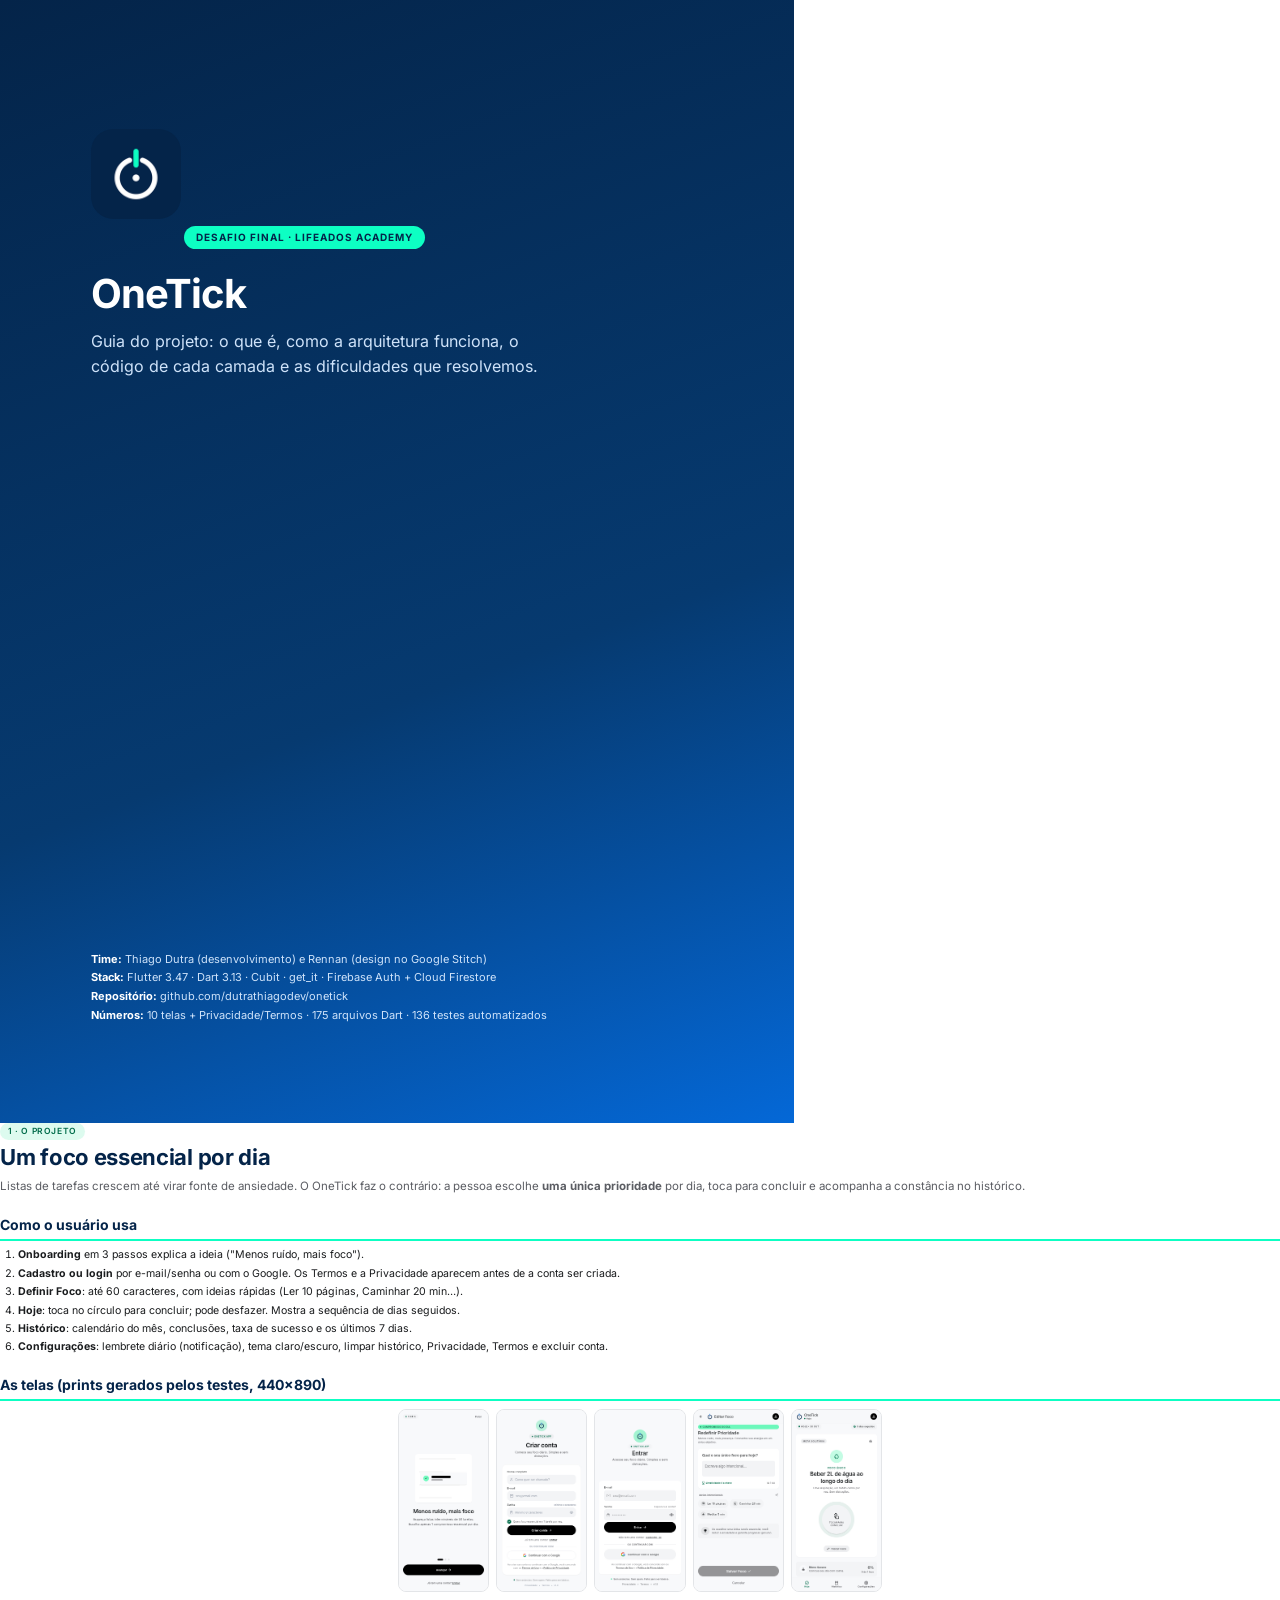
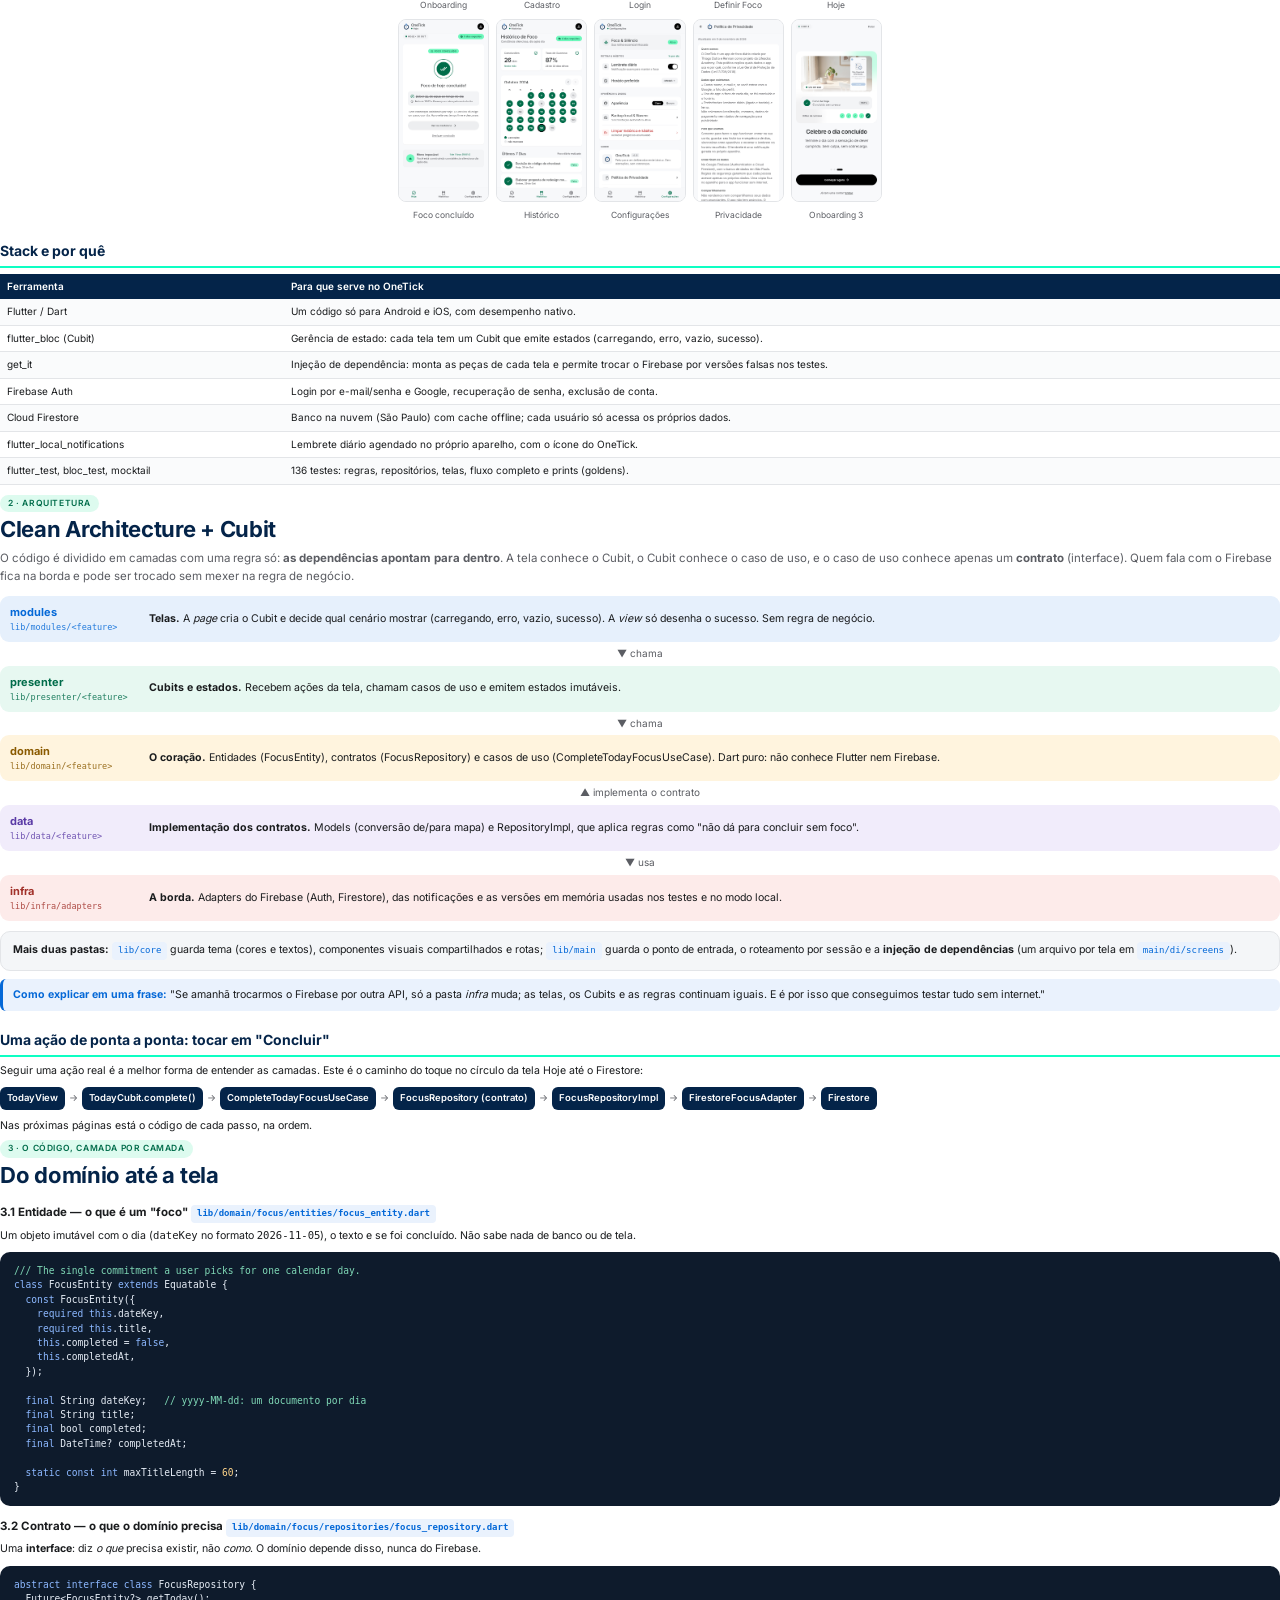
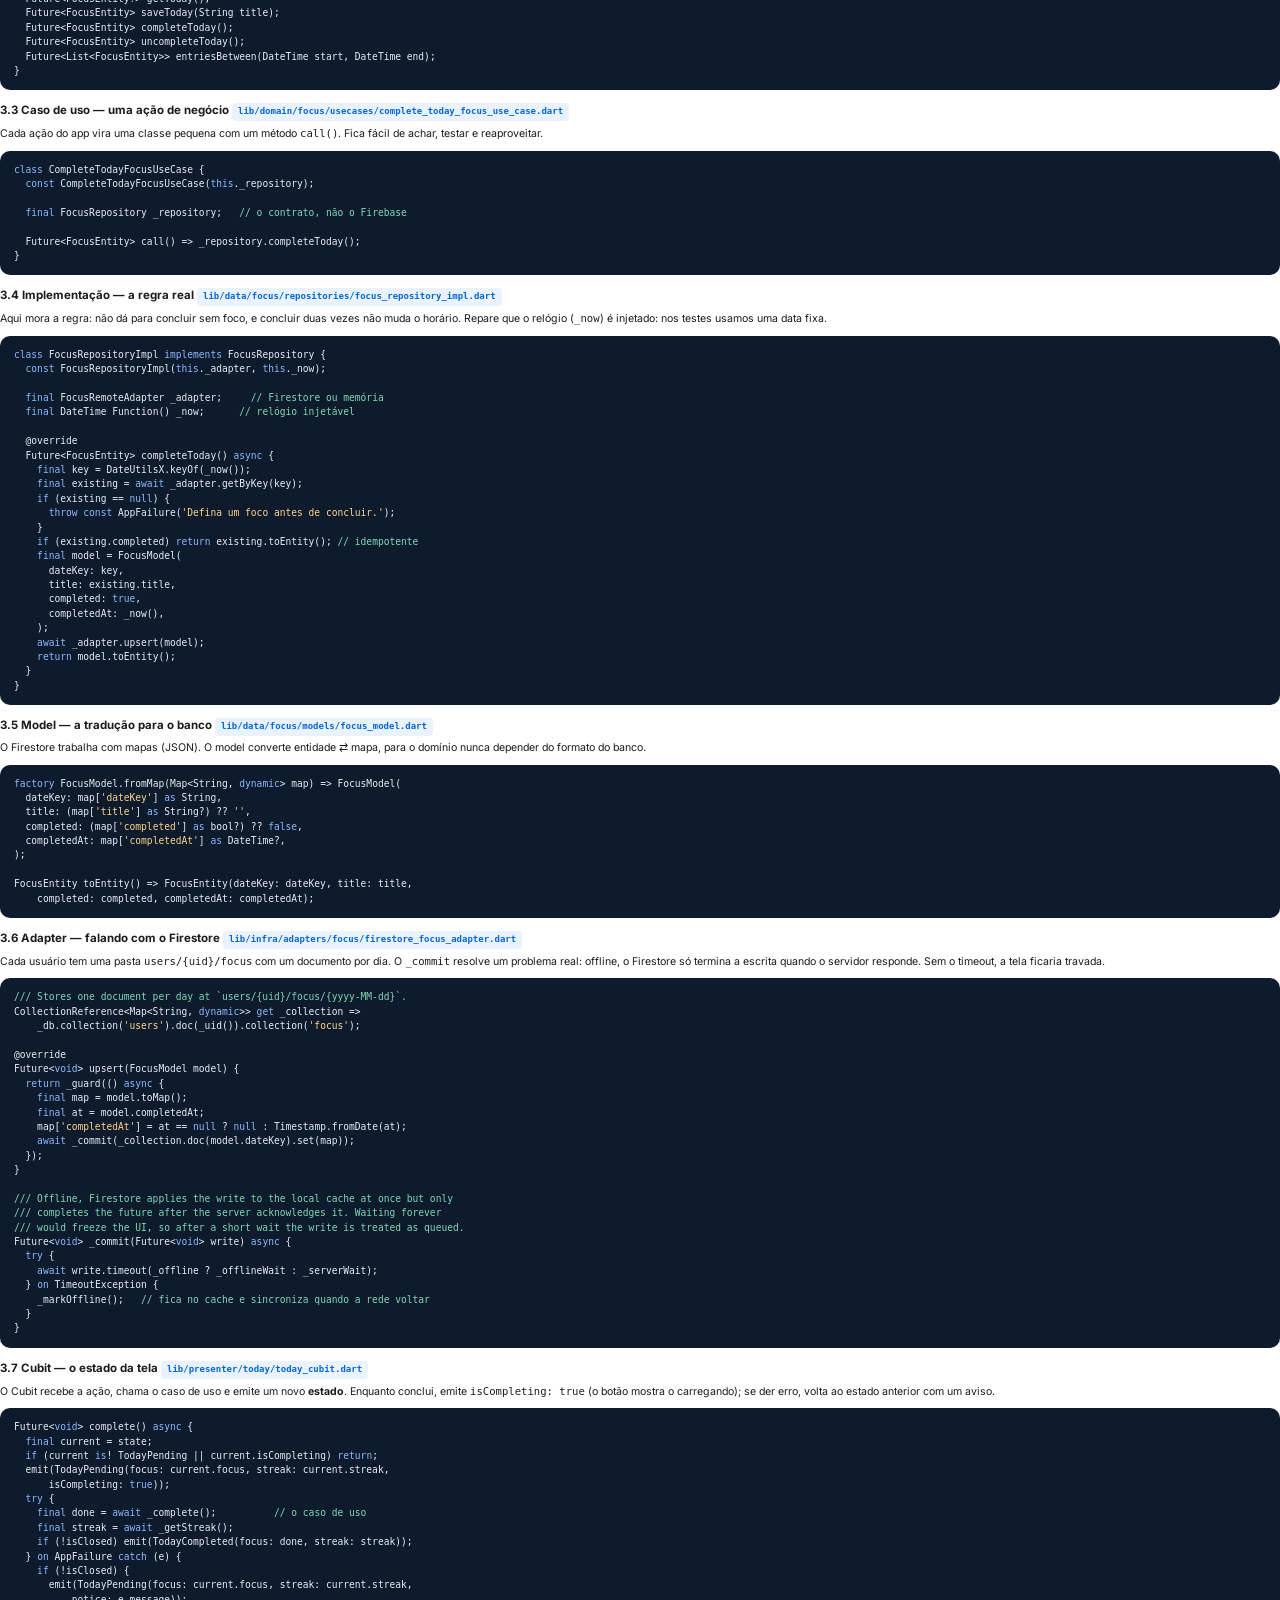
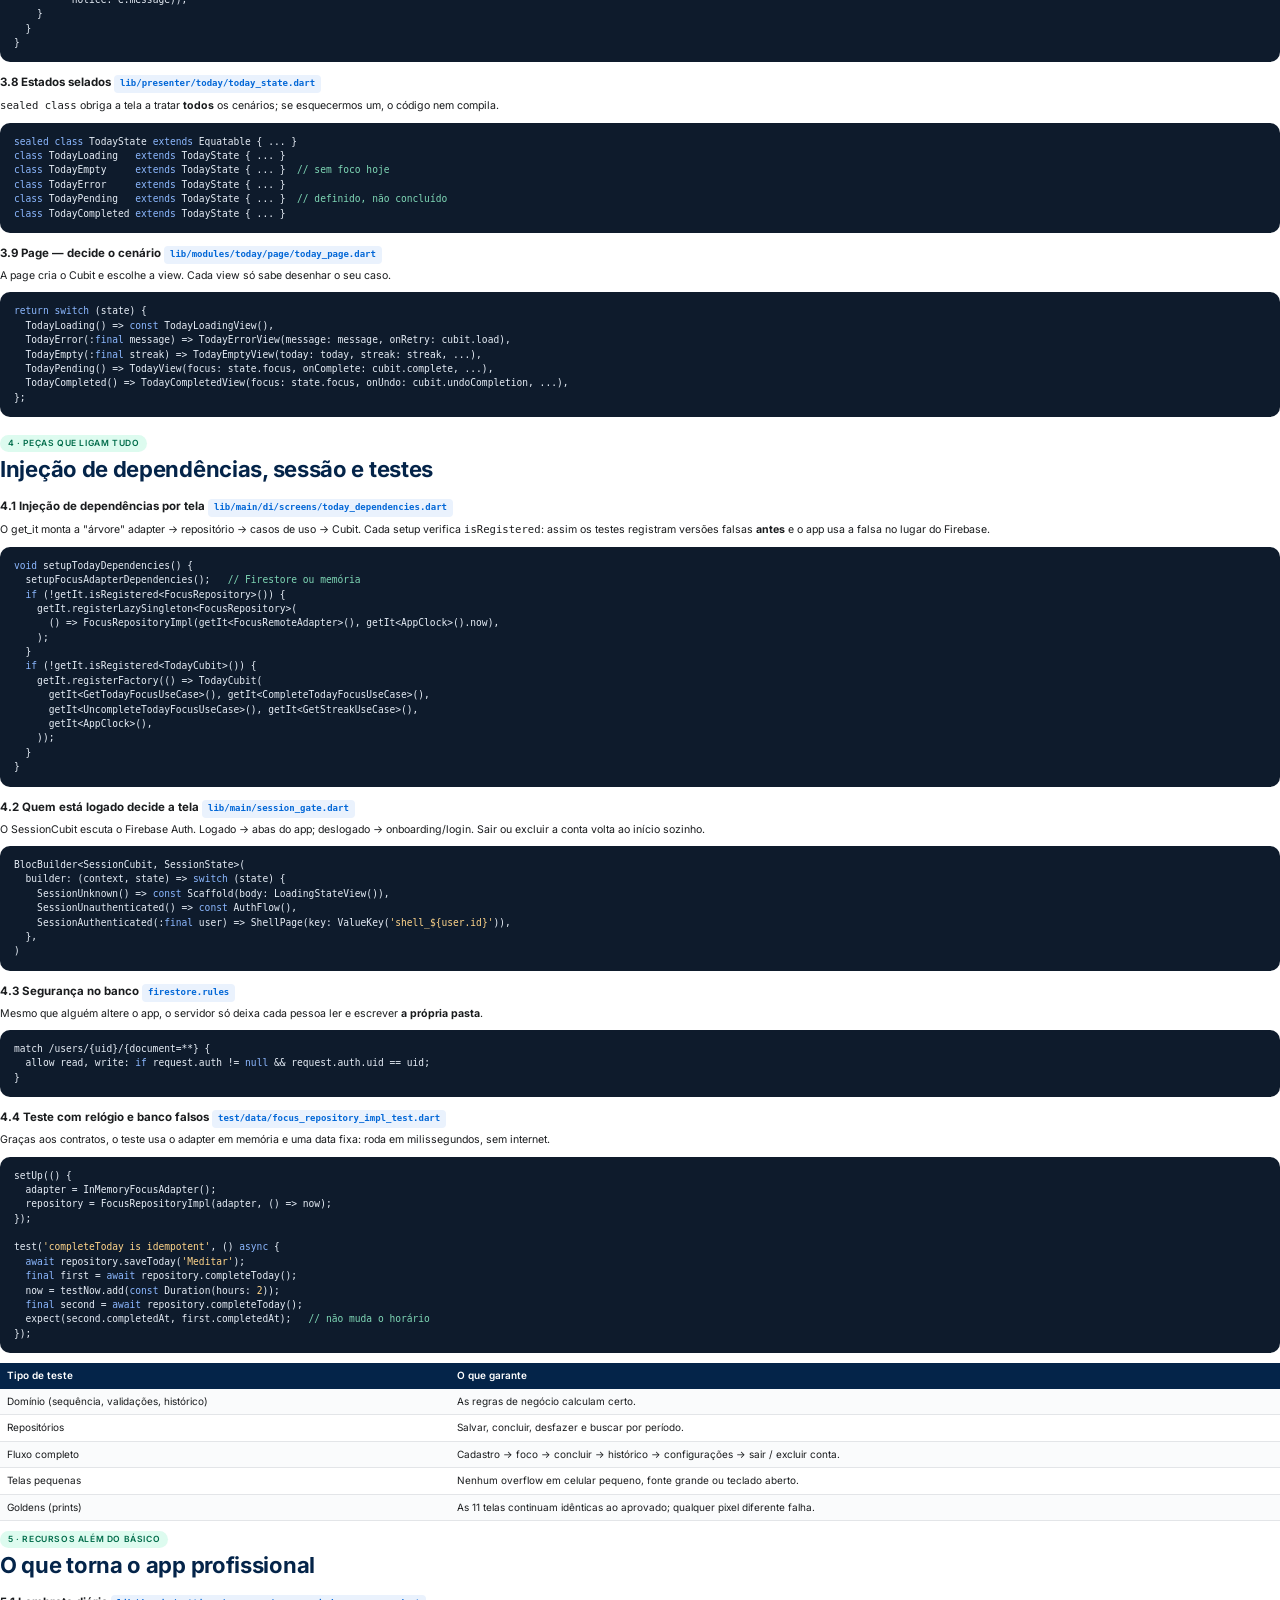
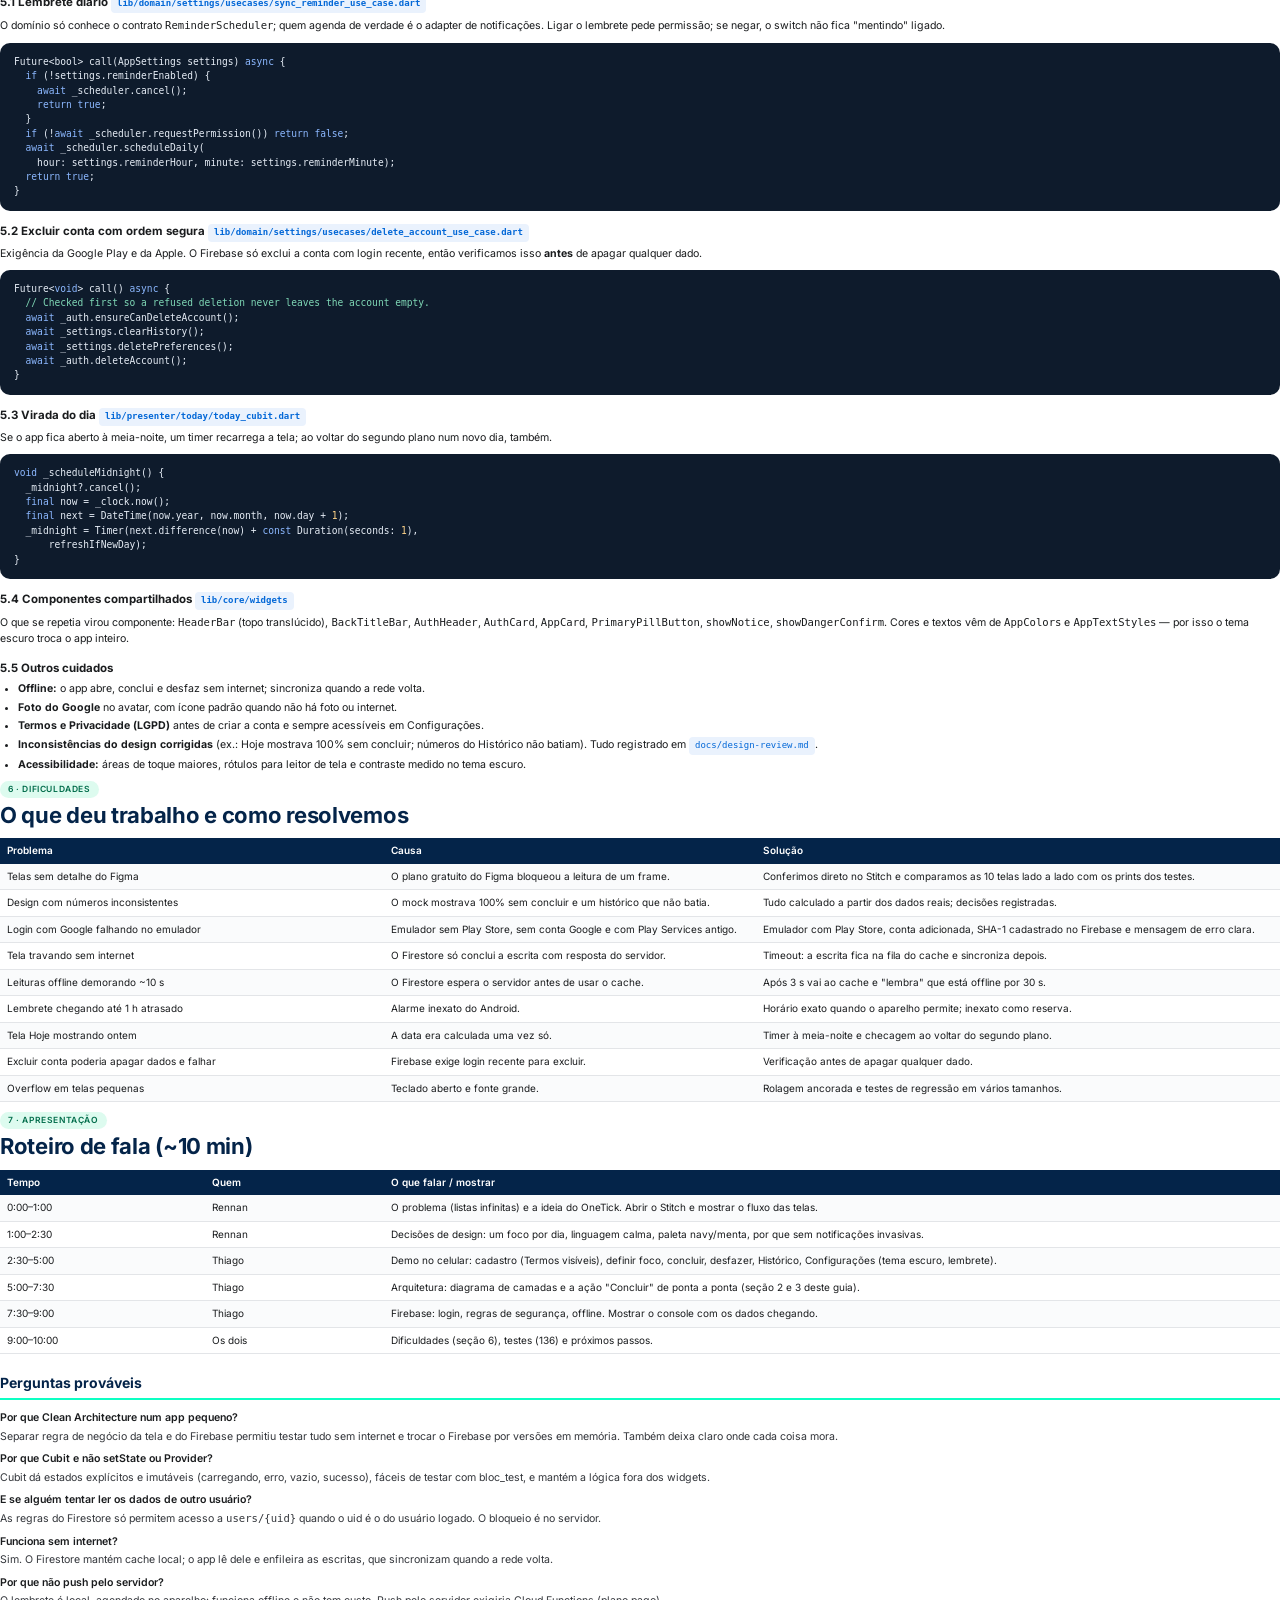
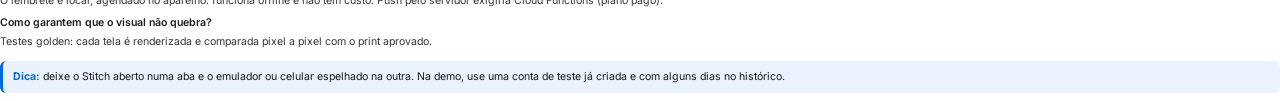
==== docs/apresentacao/src/guia.html @ 5e39f6e3 "docs(OT-0042): Guia do projeto e pitch em PDF para a apresentação" ====
<!doctype html>
<html lang="pt-BR">
<head>
<meta charset="utf-8">
<title>OneTick — Guia do Projeto</title>
<link rel="stylesheet" href="base.css">
<style>
  @page { size: A4; margin: 16mm 15mm 16mm 15mm; }
  @page cover { margin: 0; }
  h3, h3 + p { break-after: avoid; }
  h2 { break-after: avoid; }
  body { font-size: 10.6px; line-height: 1.55; }
  h1 { font-size: 22px; color: var(--navy); margin: 0 0 4px; letter-spacing: -0.3px; }
  h2 { font-size: 14px; color: var(--navy); margin: 18px 0 6px; padding-bottom: 4px; border-bottom: 2px solid var(--mint); }
  h3 { font-size: 11.5px; color: var(--ink); margin: 12px 0 4px; }
  p { margin: 4px 0 6px; }
  ul, ol { margin: 4px 0 8px; padding-left: 18px; }
  li { margin: 2px 0; }
  .section { break-before: page; }
  .lead { color: var(--muted); font-size: 11.5px; }
  .tag { display: inline-block; font-size: 8.5px; font-weight: 600; letter-spacing: .6px; color: var(--green); background: #DDFBEF; padding: 2px 8px; border-radius: 99px; text-transform: uppercase; }
  .box { background: var(--soft); border: 1px solid var(--line); border-radius: 10px; padding: 10px 12px; margin: 8px 0; break-inside: avoid; }
  .tip { background: #EAF2FD; border-left: 3px solid var(--blue); border-radius: 6px; padding: 8px 10px; margin: 8px 0; break-inside: avoid; }
  .tip b { color: var(--blue); }
  table { width: 100%; border-collapse: collapse; margin: 6px 0 10px; font-size: 10px; break-inside: avoid; }
  th { text-align: left; background: var(--navy); color: #fff; font-weight: 600; padding: 5px 7px; }
  td { padding: 5px 7px; border-bottom: 1px solid var(--line); vertical-align: top; }
  tr:nth-child(even) td { background: #FAFBFC; }

  /* cover */
  .cover { page: cover; width: 210mm; height: 297mm; display: flex; flex-direction: column; justify-content: space-between; background: linear-gradient(160deg, #042449 0%, #063a70 60%, #0468D7 100%); color: #fff; padding: 34mm 24mm 26mm; }
  .cover h1 { color: #fff; font-size: 40px; letter-spacing: -1px; }
  .cover .sub { font-size: 16px; color: #CFE3FA; max-width: 120mm; }
  .cover .pill { display: inline-block; background: var(--mint); color: var(--navy); font-weight: 700; font-size: 10px; letter-spacing: 1px; padding: 4px 12px; border-radius: 99px; margin-bottom: 14px; }
  .cover img.logo { width: 90px; height: 90px; border-radius: 22px; margin-bottom: 22px; }
  .cover .meta { font-size: 11px; color: #CFE3FA; line-height: 1.7; }
  .cover .meta b { color: #fff; }

  /* screens */
  .screens { display: grid; grid-template-columns: repeat(5, 1fr); gap: 7px; margin: 8px auto; width: 128mm; }
  .screens figure { margin: 0; text-align: center; }
  .screens img { width: 100%; border-radius: 8px; border: 1px solid var(--line); }
  .screens figcaption { font-size: 8.5px; color: var(--muted); margin-top: 2px; }

  /* layers diagram */
  .layers { display: grid; grid-template-columns: 1fr; gap: 6px; margin: 10px 0; }
  .layer { display: grid; grid-template-columns: 34mm 1fr; gap: 10px; align-items: center; border-radius: 9px; padding: 8px 10px; break-inside: avoid; }
  .layer .name { font-weight: 700; font-size: 11px; }
  .layer .name small { display: block; font-weight: 500; font-family: "DejaVu Sans Mono", monospace; font-size: 8.5px; opacity: .85; }
  .l1 { background: #E6F0FC; } .l1 .name { color: var(--blue); }
  .l2 { background: #E7F8F1; } .l2 .name { color: var(--green); }
  .l3 { background: #FFF4DE; } .l3 .name { color: #8A5A00; }
  .l4 { background: #F1ECFB; } .l4 .name { color: #5B3BA6; }
  .l5 { background: #FDEBEA; } .l5 .name { color: #A1312A; }
  .arrow { text-align: center; color: var(--muted); font-size: 10px; margin: -2px 0; }

  .flow { display: flex; flex-wrap: wrap; gap: 4px; align-items: center; margin: 8px 0; font-size: 9.5px; }
  .flow span.n { background: var(--navy); color: #fff; border-radius: 6px; padding: 4px 7px; font-weight: 600; }
  .flow span.a { color: var(--muted); }

  .two { display: grid; grid-template-columns: 1fr 1fr; gap: 10px; }
  .qa dt { font-weight: 600; margin-top: 6px; }
  .qa dd { margin: 2px 0 4px 0; color: #33363b; }
</style>
</head>
<body>

<!-- CAPA -->
<div class="cover">
  <div>
    <img class="logo" src="../../images/icone.png" alt="">
    <div class="pill">DESAFIO FINAL · LIFEADOS ACADEMY</div>
    <h1>OneTick</h1>
    <p class="sub">Guia do projeto: o que é, como a arquitetura funciona, o código de cada camada e as dificuldades que resolvemos.</p>
  </div>
  <div class="meta">
    <b>Time:</b> Thiago Dutra (desenvolvimento) e Rennan (design no Google Stitch)<br>
    <b>Stack:</b> Flutter 3.47 · Dart 3.13 · Cubit · get_it · Firebase Auth + Cloud Firestore<br>
    <b>Repositório:</b> github.com/dutrathiagodev/onetick<br>
    <b>Números:</b> 10 telas + Privacidade/Termos · 175 arquivos Dart · 136 testes automatizados
  </div>
</div>

<!-- 1 PROJETO -->
<div class="section">
<span class="tag">1 · O projeto</span>
<h1>Um foco essencial por dia</h1>
<p class="lead">Listas de tarefas crescem até virar fonte de ansiedade. O OneTick faz o contrário: a pessoa escolhe <b>uma única prioridade</b> por dia, toca para concluir e acompanha a constância no histórico.</p>

<h2>Como o usuário usa</h2>
<ol>
  <li><b>Onboarding</b> em 3 passos explica a ideia ("Menos ruído, mais foco").</li>
  <li><b>Cadastro ou login</b> por e-mail/senha ou com o Google. Os Termos e a Privacidade aparecem antes de a conta ser criada.</li>
  <li><b>Definir Foco</b>: até 60 caracteres, com ideias rápidas (Ler 10 páginas, Caminhar 20 min…).</li>
  <li><b>Hoje</b>: toca no círculo para concluir; pode desfazer. Mostra a sequência de dias seguidos.</li>
  <li><b>Histórico</b>: calendário do mês, conclusões, taxa de sucesso e os últimos 7 dias.</li>
  <li><b>Configurações</b>: lembrete diário (notificação), tema claro/escuro, limpar histórico, Privacidade, Termos e excluir conta.</li>
</ol>

<h2>As telas (prints gerados pelos testes, 440×890)</h2>
<div class="screens">
  <figure><img src="../../../test/goldens/onboarding_1.png"><figcaption>Onboarding</figcaption></figure>
  <figure><img src="../../../test/goldens/register.png"><figcaption>Cadastro</figcaption></figure>
  <figure><img src="../../../test/goldens/login.png"><figcaption>Login</figcaption></figure>
  <figure><img src="../../../test/goldens/define_focus.png"><figcaption>Definir Foco</figcaption></figure>
  <figure><img src="../../../test/goldens/today_pending.png"><figcaption>Hoje</figcaption></figure>
  <figure><img src="../../../test/goldens/today_completed.png"><figcaption>Foco concluído</figcaption></figure>
  <figure><img src="../../../test/goldens/history.png"><figcaption>Histórico</figcaption></figure>
  <figure><img src="../../../test/goldens/settings.png"><figcaption>Configurações</figcaption></figure>
  <figure><img src="../../../test/goldens/privacy.png"><figcaption>Privacidade</figcaption></figure>
  <figure><img src="../../../test/goldens/onboarding_3.png"><figcaption>Onboarding 3</figcaption></figure>
</div>

<h2>Stack e por quê</h2>
<table>
  <tr><th>Ferramenta</th><th>Para que serve no OneTick</th></tr>
  <tr><td>Flutter / Dart</td><td>Um código só para Android e iOS, com desempenho nativo.</td></tr>
  <tr><td>flutter_bloc (Cubit)</td><td>Gerência de estado: cada tela tem um Cubit que emite estados (carregando, erro, vazio, sucesso).</td></tr>
  <tr><td>get_it</td><td>Injeção de dependência: monta as peças de cada tela e permite trocar o Firebase por versões falsas nos testes.</td></tr>
  <tr><td>Firebase Auth</td><td>Login por e-mail/senha e Google, recuperação de senha, exclusão de conta.</td></tr>
  <tr><td>Cloud Firestore</td><td>Banco na nuvem (São Paulo) com cache offline; cada usuário só acessa os próprios dados.</td></tr>
  <tr><td>flutter_local_notifications</td><td>Lembrete diário agendado no próprio aparelho, com o ícone do OneTick.</td></tr>
  <tr><td>flutter_test, bloc_test, mocktail</td><td>136 testes: regras, repositórios, telas, fluxo completo e prints (goldens).</td></tr>
</table>
</div>

<!-- 2 ARQUITETURA -->
<div class="section">
<span class="tag">2 · Arquitetura</span>
<h1>Clean Architecture + Cubit</h1>
<p class="lead">O código é dividido em camadas com uma regra só: <b>as dependências apontam para dentro</b>. A tela conhece o Cubit, o Cubit conhece o caso de uso, e o caso de uso conhece apenas um <b>contrato</b> (interface). Quem fala com o Firebase fica na borda e pode ser trocado sem mexer na regra de negócio.</p>

<div class="layers">
  <div class="layer l1"><div class="name">modules<small>lib/modules/&lt;feature&gt;</small></div><div><b>Telas.</b> A <i>page</i> cria o Cubit e decide qual cenário mostrar (carregando, erro, vazio, sucesso). A <i>view</i> só desenha o sucesso. Sem regra de negócio.</div></div>
  <div class="arrow">▼ chama</div>
  <div class="layer l2"><div class="name">presenter<small>lib/presenter/&lt;feature&gt;</small></div><div><b>Cubits e estados.</b> Recebem ações da tela, chamam casos de uso e emitem estados imutáveis.</div></div>
  <div class="arrow">▼ chama</div>
  <div class="layer l3"><div class="name">domain<small>lib/domain/&lt;feature&gt;</small></div><div><b>O coração.</b> Entidades (FocusEntity), contratos (FocusRepository) e casos de uso (CompleteTodayFocusUseCase). Dart puro: não conhece Flutter nem Firebase.</div></div>
  <div class="arrow">▲ implementa o contrato</div>
  <div class="layer l4"><div class="name">data<small>lib/data/&lt;feature&gt;</small></div><div><b>Implementação dos contratos.</b> Models (conversão de/para mapa) e RepositoryImpl, que aplica regras como "não dá para concluir sem foco".</div></div>
  <div class="arrow">▼ usa</div>
  <div class="layer l5"><div class="name">infra<small>lib/infra/adapters</small></div><div><b>A borda.</b> Adapters do Firebase (Auth, Firestore), das notificações e as versões em memória usadas nos testes e no modo local.</div></div>
</div>

<div class="box">
  <b>Mais duas pastas:</b> <span class="path">lib/core</span> guarda tema (cores e textos), componentes visuais compartilhados e rotas; <span class="path">lib/main</span> guarda o ponto de entrada, o roteamento por sessão e a <b>injeção de dependências</b> (um arquivo por tela em <span class="path">main/di/screens</span>).
</div>

<div class="tip"><b>Como explicar em uma frase:</b> "Se amanhã trocarmos o Firebase por outra API, só a pasta <i>infra</i> muda; as telas, os Cubits e as regras continuam iguais. E é por isso que conseguimos testar tudo sem internet."</div>

<h2>Uma ação de ponta a ponta: tocar em "Concluir"</h2>
<p>Seguir uma ação real é a melhor forma de entender as camadas. Este é o caminho do toque no círculo da tela Hoje até o Firestore:</p>
<div class="flow">
  <span class="n">TodayView</span><span class="a">→</span>
  <span class="n">TodayCubit.complete()</span><span class="a">→</span>
  <span class="n">CompleteTodayFocusUseCase</span><span class="a">→</span>
  <span class="n">FocusRepository (contrato)</span><span class="a">→</span>
  <span class="n">FocusRepositoryImpl</span><span class="a">→</span>
  <span class="n">FirestoreFocusAdapter</span><span class="a">→</span>
  <span class="n">Firestore</span>
</div>
<p>Nas próximas páginas está o código de cada passo, na ordem.</p>
</div>

<!-- 3 CÓDIGO -->
<div class="section">
<span class="tag">3 · O código, camada por camada</span>
<h1>Do domínio até a tela</h1>

<h3>3.1 Entidade — o que é um "foco" <span class="path">lib/domain/focus/entities/focus_entity.dart</span></h3>
<p>Um objeto imutável com o dia (<code>dateKey</code> no formato <code>2026-11-05</code>), o texto e se foi concluído. Não sabe nada de banco ou de tela.</p>
<pre><span class="c">/// The single commitment a user picks for one calendar day.</span>
<span class="k">class</span> FocusEntity <span class="k">extends</span> Equatable {
  <span class="k">const</span> FocusEntity({
    <span class="k">required this</span>.dateKey,
    <span class="k">required this</span>.title,
    <span class="k">this</span>.completed = <span class="k">false</span>,
    <span class="k">this</span>.completedAt,
  });

  <span class="k">final</span> String dateKey;   <span class="c">// yyyy-MM-dd: um documento por dia</span>
  <span class="k">final</span> String title;
  <span class="k">final</span> bool completed;
  <span class="k">final</span> DateTime? completedAt;

  <span class="k">static const int</span> maxTitleLength = <span class="s">60</span>;
}</pre>

<h3>3.2 Contrato — o que o domínio precisa <span class="path">lib/domain/focus/repositories/focus_repository.dart</span></h3>
<p>Uma <b>interface</b>: diz <i>o que</i> precisa existir, não <i>como</i>. O domínio depende disso, nunca do Firebase.</p>
<pre><span class="k">abstract interface class</span> FocusRepository {
  Future&lt;FocusEntity?&gt; getToday();
  Future&lt;FocusEntity&gt; saveToday(String title);
  Future&lt;FocusEntity&gt; completeToday();
  Future&lt;FocusEntity&gt; uncompleteToday();
  Future&lt;List&lt;FocusEntity&gt;&gt; entriesBetween(DateTime start, DateTime end);
}</pre>

<h3>3.3 Caso de uso — uma ação de negócio <span class="path">lib/domain/focus/usecases/complete_today_focus_use_case.dart</span></h3>
<p>Cada ação do app vira uma classe pequena com um método <code>call()</code>. Fica fácil de achar, testar e reaproveitar.</p>
<pre><span class="k">class</span> CompleteTodayFocusUseCase {
  <span class="k">const</span> CompleteTodayFocusUseCase(<span class="k">this</span>._repository);

  <span class="k">final</span> FocusRepository _repository;   <span class="c">// o contrato, não o Firebase</span>

  Future&lt;FocusEntity&gt; call() =&gt; _repository.completeToday();
}</pre>

<h3>3.4 Implementação — a regra real <span class="path">lib/data/focus/repositories/focus_repository_impl.dart</span></h3>
<p>Aqui mora a regra: não dá para concluir sem foco, e concluir duas vezes não muda o horário. Repare que o relógio (<code>_now</code>) é injetado: nos testes usamos uma data fixa.</p>
<pre><span class="k">class</span> FocusRepositoryImpl <span class="k">implements</span> FocusRepository {
  <span class="k">const</span> FocusRepositoryImpl(<span class="k">this</span>._adapter, <span class="k">this</span>._now);

  <span class="k">final</span> FocusRemoteAdapter _adapter;     <span class="c">// Firestore ou memória</span>
  <span class="k">final</span> DateTime Function() _now;      <span class="c">// relógio injetável</span>

  @override
  Future&lt;FocusEntity&gt; completeToday() <span class="k">async</span> {
    <span class="k">final</span> key = DateUtilsX.keyOf(_now());
    <span class="k">final</span> existing = <span class="k">await</span> _adapter.getByKey(key);
    <span class="k">if</span> (existing == <span class="k">null</span>) {
      <span class="k">throw const</span> AppFailure(<span class="s">'Defina um foco antes de concluir.'</span>);
    }
    <span class="k">if</span> (existing.completed) <span class="k">return</span> existing.toEntity(); <span class="c">// idempotente</span>
    <span class="k">final</span> model = FocusModel(
      dateKey: key,
      title: existing.title,
      completed: <span class="k">true</span>,
      completedAt: _now(),
    );
    <span class="k">await</span> _adapter.upsert(model);
    <span class="k">return</span> model.toEntity();
  }
}</pre>

<h3>3.5 Model — a tradução para o banco <span class="path">lib/data/focus/models/focus_model.dart</span></h3>
<p>O Firestore trabalha com mapas (JSON). O model converte entidade ⇄ mapa, para o domínio nunca depender do formato do banco.</p>
<pre><span class="k">factory</span> FocusModel.fromMap(Map&lt;String, <span class="k">dynamic</span>&gt; map) =&gt; FocusModel(
  dateKey: map[<span class="s">'dateKey'</span>] <span class="k">as</span> String,
  title: (map[<span class="s">'title'</span>] <span class="k">as</span> String?) ?? <span class="s">''</span>,
  completed: (map[<span class="s">'completed'</span>] <span class="k">as</span> bool?) ?? <span class="k">false</span>,
  completedAt: map[<span class="s">'completedAt'</span>] <span class="k">as</span> DateTime?,
);

FocusEntity toEntity() =&gt; FocusEntity(dateKey: dateKey, title: title,
    completed: completed, completedAt: completedAt);</pre>
</div>

<div class="section">
<h3>3.6 Adapter — falando com o Firestore <span class="path">lib/infra/adapters/focus/firestore_focus_adapter.dart</span></h3>
<p>Cada usuário tem uma pasta <code>users/{uid}/focus</code> com um documento por dia. O <code>_commit</code> resolve um problema real: offline, o Firestore só termina a escrita quando o servidor responde. Sem o timeout, a tela ficaria travada.</p>
<pre><span class="c">/// Stores one document per day at `users/{uid}/focus/{yyyy-MM-dd}`.</span>
CollectionReference&lt;Map&lt;String, <span class="k">dynamic</span>&gt;&gt; <span class="k">get</span> _collection =&gt;
    _db.collection(<span class="s">'users'</span>).doc(_uid()).collection(<span class="s">'focus'</span>);

@override
Future&lt;<span class="k">void</span>&gt; upsert(FocusModel model) {
  <span class="k">return</span> _guard(() <span class="k">async</span> {
    <span class="k">final</span> map = model.toMap();
    <span class="k">final</span> at = model.completedAt;
    map[<span class="s">'completedAt'</span>] = at == <span class="k">null</span> ? <span class="k">null</span> : Timestamp.fromDate(at);
    <span class="k">await</span> _commit(_collection.doc(model.dateKey).set(map));
  });
}

<span class="c">/// Offline, Firestore applies the write to the local cache at once but only
/// completes the future after the server acknowledges it. Waiting forever
/// would freeze the UI, so after a short wait the write is treated as queued.</span>
Future&lt;<span class="k">void</span>&gt; _commit(Future&lt;<span class="k">void</span>&gt; write) <span class="k">async</span> {
  <span class="k">try</span> {
    <span class="k">await</span> write.timeout(_offline ? _offlineWait : _serverWait);
  } <span class="k">on</span> TimeoutException {
    _markOffline();   <span class="c">// fica no cache e sincroniza quando a rede voltar</span>
  }
}</pre>

<h3>3.7 Cubit — o estado da tela <span class="path">lib/presenter/today/today_cubit.dart</span></h3>
<p>O Cubit recebe a ação, chama o caso de uso e emite um novo <b>estado</b>. Enquanto conclui, emite <code>isCompleting: true</code> (o botão mostra o carregando); se der erro, volta ao estado anterior com um aviso.</p>
<pre>Future&lt;<span class="k">void</span>&gt; complete() <span class="k">async</span> {
  <span class="k">final</span> current = state;
  <span class="k">if</span> (current <span class="k">is</span>! TodayPending || current.isCompleting) <span class="k">return</span>;
  emit(TodayPending(focus: current.focus, streak: current.streak,
      isCompleting: <span class="k">true</span>));
  <span class="k">try</span> {
    <span class="k">final</span> done = <span class="k">await</span> _complete();          <span class="c">// o caso de uso</span>
    <span class="k">final</span> streak = <span class="k">await</span> _getStreak();
    <span class="k">if</span> (!isClosed) emit(TodayCompleted(focus: done, streak: streak));
  } <span class="k">on</span> AppFailure <span class="k">catch</span> (e) {
    <span class="k">if</span> (!isClosed) {
      emit(TodayPending(focus: current.focus, streak: current.streak,
          notice: e.message));
    }
  }
}</pre>

<h3>3.8 Estados selados <span class="path">lib/presenter/today/today_state.dart</span></h3>
<p><code>sealed class</code> obriga a tela a tratar <b>todos</b> os cenários; se esquecermos um, o código nem compila.</p>
<pre><span class="k">sealed class</span> TodayState <span class="k">extends</span> Equatable { ... }
<span class="k">class</span> TodayLoading   <span class="k">extends</span> TodayState { ... }
<span class="k">class</span> TodayEmpty     <span class="k">extends</span> TodayState { ... }  <span class="c">// sem foco hoje</span>
<span class="k">class</span> TodayError     <span class="k">extends</span> TodayState { ... }
<span class="k">class</span> TodayPending   <span class="k">extends</span> TodayState { ... }  <span class="c">// definido, não concluído</span>
<span class="k">class</span> TodayCompleted <span class="k">extends</span> TodayState { ... }</pre>

<h3>3.9 Page — decide o cenário <span class="path">lib/modules/today/page/today_page.dart</span></h3>
<p>A page cria o Cubit e escolhe a view. Cada view só sabe desenhar o seu caso.</p>
<pre><span class="k">return switch</span> (state) {
  TodayLoading() =&gt; <span class="k">const</span> TodayLoadingView(),
  TodayError(:<span class="k">final</span> message) =&gt; TodayErrorView(message: message, onRetry: cubit.load),
  TodayEmpty(:<span class="k">final</span> streak) =&gt; TodayEmptyView(today: today, streak: streak, ...),
  TodayPending() =&gt; TodayView(focus: state.focus, onComplete: cubit.complete, ...),
  TodayCompleted() =&gt; TodayCompletedView(focus: state.focus, onUndo: cubit.undoCompletion, ...),
};</pre>
</div>

<div style="margin-top:18px">
<span class="tag">4 · Peças que ligam tudo</span>
<h1>Injeção de dependências, sessão e testes</h1>

<h3>4.1 Injeção de dependências por tela <span class="path">lib/main/di/screens/today_dependencies.dart</span></h3>
<p>O get_it monta a "árvore" adapter → repositório → casos de uso → Cubit. Cada setup verifica <code>isRegistered</code>: assim os testes registram versões falsas <b>antes</b> e o app usa a falsa no lugar do Firebase.</p>
<pre><span class="k">void</span> setupTodayDependencies() {
  setupFocusAdapterDependencies();   <span class="c">// Firestore ou memória</span>
  <span class="k">if</span> (!getIt.isRegistered&lt;FocusRepository&gt;()) {
    getIt.registerLazySingleton&lt;FocusRepository&gt;(
      () =&gt; FocusRepositoryImpl(getIt&lt;FocusRemoteAdapter&gt;(), getIt&lt;AppClock&gt;().now),
    );
  }
  <span class="k">if</span> (!getIt.isRegistered&lt;TodayCubit&gt;()) {
    getIt.registerFactory(() =&gt; TodayCubit(
      getIt&lt;GetTodayFocusUseCase&gt;(), getIt&lt;CompleteTodayFocusUseCase&gt;(),
      getIt&lt;UncompleteTodayFocusUseCase&gt;(), getIt&lt;GetStreakUseCase&gt;(),
      getIt&lt;AppClock&gt;(),
    ));
  }
}</pre>

<h3>4.2 Quem está logado decide a tela <span class="path">lib/main/session_gate.dart</span></h3>
<p>O SessionCubit escuta o Firebase Auth. Logado → abas do app; deslogado → onboarding/login. Sair ou excluir a conta volta ao início sozinho.</p>
<pre>BlocBuilder&lt;SessionCubit, SessionState&gt;(
  builder: (context, state) =&gt; <span class="k">switch</span> (state) {
    SessionUnknown() =&gt; <span class="k">const</span> Scaffold(body: LoadingStateView()),
    SessionUnauthenticated() =&gt; <span class="k">const</span> AuthFlow(),
    SessionAuthenticated(:<span class="k">final</span> user) =&gt; ShellPage(key: ValueKey(<span class="s">'shell_${user.id}'</span>)),
  },
)</pre>

<h3>4.3 Segurança no banco <span class="path">firestore.rules</span></h3>
<p>Mesmo que alguém altere o app, o servidor só deixa cada pessoa ler e escrever <b>a própria pasta</b>.</p>
<pre>match /users/{uid}/{document=**} {
  allow read, write: <span class="k">if</span> request.auth != <span class="k">null</span> &amp;&amp; request.auth.uid == uid;
}</pre>

<h3>4.4 Teste com relógio e banco falsos <span class="path">test/data/focus_repository_impl_test.dart</span></h3>
<p>Graças aos contratos, o teste usa o adapter em memória e uma data fixa: roda em milissegundos, sem internet.</p>
<pre>setUp(() {
  adapter = InMemoryFocusAdapter();
  repository = FocusRepositoryImpl(adapter, () =&gt; now);
});

test(<span class="s">'completeToday is idempotent'</span>, () <span class="k">async</span> {
  <span class="k">await</span> repository.saveToday(<span class="s">'Meditar'</span>);
  <span class="k">final</span> first = <span class="k">await</span> repository.completeToday();
  now = testNow.add(<span class="k">const</span> Duration(hours: <span class="s">2</span>));
  <span class="k">final</span> second = <span class="k">await</span> repository.completeToday();
  expect(second.completedAt, first.completedAt);   <span class="c">// não muda o horário</span>
});</pre>

<table>
  <tr><th>Tipo de teste</th><th>O que garante</th></tr>
  <tr><td>Domínio (sequência, validações, histórico)</td><td>As regras de negócio calculam certo.</td></tr>
  <tr><td>Repositórios</td><td>Salvar, concluir, desfazer e buscar por período.</td></tr>
  <tr><td>Fluxo completo</td><td>Cadastro → foco → concluir → histórico → configurações → sair / excluir conta.</td></tr>
  <tr><td>Telas pequenas</td><td>Nenhum overflow em celular pequeno, fonte grande ou teclado aberto.</td></tr>
  <tr><td>Goldens (prints)</td><td>As 11 telas continuam idênticas ao aprovado; qualquer pixel diferente falha.</td></tr>
</table>
</div>

<div class="section">
<span class="tag">5 · Recursos além do básico</span>
<h1>O que torna o app profissional</h1>

<h3>5.1 Lembrete diário <span class="path">lib/domain/settings/usecases/sync_reminder_use_case.dart</span></h3>
<p>O domínio só conhece o contrato <code>ReminderScheduler</code>; quem agenda de verdade é o adapter de notificações. Ligar o lembrete pede permissão; se negar, o switch não fica "mentindo" ligado.</p>
<pre>Future&lt;bool&gt; call(AppSettings settings) <span class="k">async</span> {
  <span class="k">if</span> (!settings.reminderEnabled) {
    <span class="k">await</span> _scheduler.cancel();
    <span class="k">return true</span>;
  }
  <span class="k">if</span> (!<span class="k">await</span> _scheduler.requestPermission()) <span class="k">return false</span>;
  <span class="k">await</span> _scheduler.scheduleDaily(
    hour: settings.reminderHour, minute: settings.reminderMinute);
  <span class="k">return true</span>;
}</pre>

<h3>5.2 Excluir conta com ordem segura <span class="path">lib/domain/settings/usecases/delete_account_use_case.dart</span></h3>
<p>Exigência da Google Play e da Apple. O Firebase só exclui a conta com login recente, então verificamos isso <b>antes</b> de apagar qualquer dado.</p>
<pre>Future&lt;<span class="k">void</span>&gt; call() <span class="k">async</span> {
  <span class="c">// Checked first so a refused deletion never leaves the account empty.</span>
  <span class="k">await</span> _auth.ensureCanDeleteAccount();
  <span class="k">await</span> _settings.clearHistory();
  <span class="k">await</span> _settings.deletePreferences();
  <span class="k">await</span> _auth.deleteAccount();
}</pre>

<h3>5.3 Virada do dia <span class="path">lib/presenter/today/today_cubit.dart</span></h3>
<p>Se o app fica aberto à meia-noite, um timer recarrega a tela; ao voltar do segundo plano num novo dia, também.</p>
<pre><span class="k">void</span> _scheduleMidnight() {
  _midnight?.cancel();
  <span class="k">final</span> now = _clock.now();
  <span class="k">final</span> next = DateTime(now.year, now.month, now.day + <span class="s">1</span>);
  _midnight = Timer(next.difference(now) + <span class="k">const</span> Duration(seconds: <span class="s">1</span>),
      refreshIfNewDay);
}</pre>

<h3>5.4 Componentes compartilhados <span class="path">lib/core/widgets</span></h3>
<p>O que se repetia virou componente: <code>HeaderBar</code> (topo translúcido), <code>BackTitleBar</code>, <code>AuthHeader</code>, <code>AuthCard</code>, <code>AppCard</code>, <code>PrimaryPillButton</code>, <code>showNotice</code>, <code>showDangerConfirm</code>. Cores e textos vêm de <code>AppColors</code> e <code>AppTextStyles</code> — por isso o tema escuro troca o app inteiro.</p>

<h3>5.5 Outros cuidados</h3>
<ul>
  <li><b>Offline:</b> o app abre, conclui e desfaz sem internet; sincroniza quando a rede volta.</li>
  <li><b>Foto do Google</b> no avatar, com ícone padrão quando não há foto ou internet.</li>
  <li><b>Termos e Privacidade (LGPD)</b> antes de criar a conta e sempre acessíveis em Configurações.</li>
  <li><b>Inconsistências do design corrigidas</b> (ex.: Hoje mostrava 100% sem concluir; números do Histórico não batiam). Tudo registrado em <span class="path">docs/design-review.md</span>.</li>
  <li><b>Acessibilidade:</b> áreas de toque maiores, rótulos para leitor de tela e contraste medido no tema escuro.</li>
</ul>
</div>

<div class="section">
<span class="tag">6 · Dificuldades</span>
<h1>O que deu trabalho e como resolvemos</h1>
<table>
  <tr><th style="width:30%">Problema</th><th>Causa</th><th>Solução</th></tr>
  <tr><td>Telas sem detalhe do Figma</td><td>O plano gratuito do Figma bloqueou a leitura de um frame.</td><td>Conferimos direto no Stitch e comparamos as 10 telas lado a lado com os prints dos testes.</td></tr>
  <tr><td>Design com números inconsistentes</td><td>O mock mostrava 100% sem concluir e um histórico que não batia.</td><td>Tudo calculado a partir dos dados reais; decisões registradas.</td></tr>
  <tr><td>Login com Google falhando no emulador</td><td>Emulador sem Play Store, sem conta Google e com Play Services antigo.</td><td>Emulador com Play Store, conta adicionada, SHA-1 cadastrado no Firebase e mensagem de erro clara.</td></tr>
  <tr><td>Tela travando sem internet</td><td>O Firestore só conclui a escrita com resposta do servidor.</td><td>Timeout: a escrita fica na fila do cache e sincroniza depois.</td></tr>
  <tr><td>Leituras offline demorando ~10 s</td><td>O Firestore espera o servidor antes de usar o cache.</td><td>Após 3 s vai ao cache e "lembra" que está offline por 30 s.</td></tr>
  <tr><td>Lembrete chegando até 1 h atrasado</td><td>Alarme inexato do Android.</td><td>Horário exato quando o aparelho permite; inexato como reserva.</td></tr>
  <tr><td>Tela Hoje mostrando ontem</td><td>A data era calculada uma vez só.</td><td>Timer à meia-noite e checagem ao voltar do segundo plano.</td></tr>
  <tr><td>Excluir conta poderia apagar dados e falhar</td><td>Firebase exige login recente para excluir.</td><td>Verificação antes de apagar qualquer dado.</td></tr>
  <tr><td>Overflow em telas pequenas</td><td>Teclado aberto e fonte grande.</td><td>Rolagem ancorada e testes de regressão em vários tamanhos.</td></tr>
</table>
</div>

<div class="section">
<span class="tag">7 · Apresentação</span>
<h1>Roteiro de fala (~10 min)</h1>
<table>
  <tr><th style="width:16%">Tempo</th><th style="width:14%">Quem</th><th>O que falar / mostrar</th></tr>
  <tr><td>0:00–1:00</td><td>Rennan</td><td>O problema (listas infinitas) e a ideia do OneTick. Abrir o Stitch e mostrar o fluxo das telas.</td></tr>
  <tr><td>1:00–2:30</td><td>Rennan</td><td>Decisões de design: um foco por dia, linguagem calma, paleta navy/menta, por que sem notificações invasivas.</td></tr>
  <tr><td>2:30–5:00</td><td>Thiago</td><td>Demo no celular: cadastro (Termos visíveis), definir foco, concluir, desfazer, Histórico, Configurações (tema escuro, lembrete).</td></tr>
  <tr><td>5:00–7:30</td><td>Thiago</td><td>Arquitetura: diagrama de camadas e a ação "Concluir" de ponta a ponta (seção 2 e 3 deste guia).</td></tr>
  <tr><td>7:30–9:00</td><td>Thiago</td><td>Firebase: login, regras de segurança, offline. Mostrar o console com os dados chegando.</td></tr>
  <tr><td>9:00–10:00</td><td>Os dois</td><td>Dificuldades (seção 6), testes (136) e próximos passos.</td></tr>
</table>

<h2>Perguntas prováveis</h2>
<dl class="qa">
  <dt>Por que Clean Architecture num app pequeno?</dt>
  <dd>Separar regra de negócio da tela e do Firebase permitiu testar tudo sem internet e trocar o Firebase por versões em memória. Também deixa claro onde cada coisa mora.</dd>
  <dt>Por que Cubit e não setState ou Provider?</dt>
  <dd>Cubit dá estados explícitos e imutáveis (carregando, erro, vazio, sucesso), fáceis de testar com bloc_test, e mantém a lógica fora dos widgets.</dd>
  <dt>E se alguém tentar ler os dados de outro usuário?</dt>
  <dd>As regras do Firestore só permitem acesso a <code>users/{uid}</code> quando o uid é o do usuário logado. O bloqueio é no servidor.</dd>
  <dt>Funciona sem internet?</dt>
  <dd>Sim. O Firestore mantém cache local; o app lê dele e enfileira as escritas, que sincronizam quando a rede volta.</dd>
  <dt>Por que não push pelo servidor?</dt>
  <dd>O lembrete é local, agendado no aparelho: funciona offline e não tem custo. Push pelo servidor exigiria Cloud Functions (plano pago).</dd>
  <dt>Como garantem que o visual não quebra?</dt>
  <dd>Testes golden: cada tela é renderizada e comparada pixel a pixel com o print aprovado.</dd>
</dl>

<div class="tip"><b>Dica:</b> deixe o Stitch aberto numa aba e o emulador ou celular espelhado na outra. Na demo, use uma conta de teste já criada e com alguns dias no histórico.</div>
</div>

</body>
</html>
---- docs/apresentacao/src/base.css ----
@font-face { font-family: Inter; src: url(../../../assets/fonts/Inter-Regular.ttf); font-weight: 400; }
@font-face { font-family: Inter; src: url(../../../assets/fonts/Inter-Medium.ttf); font-weight: 500; }
@font-face { font-family: Inter; src: url(../../../assets/fonts/Inter-SemiBold.ttf); font-weight: 600; }
@font-face { font-family: Inter; src: url(../../../assets/fonts/Inter-Bold.ttf); font-weight: 700; }

:root {
  --navy: #042449;
  --blue: #0468D7;
  --mint: #0DFFC3;
  --green: #006C4A;
  --ink: #1A1C1E;
  --muted: #5B5D63;
  --line: #E3E5E8;
  --soft: #F4F6F8;
}

* { box-sizing: border-box; }
html, body { margin: 0; padding: 0; }
body {
  font-family: Inter, sans-serif;
  color: var(--ink);
  -webkit-print-color-adjust: exact;
  print-color-adjust: exact;
}

code, pre { font-family: "DejaVu Sans Mono", "Liberation Mono", monospace; }

pre {
  background: #0E1B2C;
  color: #E6EDF6;
  border-radius: 10px;
  padding: 12px 14px;
  font-size: 9.6px;
  line-height: 1.5;
  white-space: pre-wrap;
  word-break: break-word;
  margin: 8px 0 10px;
  break-inside: avoid;
}
pre .c { color: #7FD8B6; }   /* comment */
pre .k { color: #8CB8FF; }   /* keyword */
pre .s { color: #FFD58A; }   /* string */
pre .f { color: var(--mint); font-weight: 600; } /* highlight */

.path {
  display: inline-block;
  font-family: "DejaVu Sans Mono", monospace;
  font-size: 9px;
  color: var(--blue);
  background: #EAF2FD;
  border-radius: 4px;
  padding: 2px 6px;
}
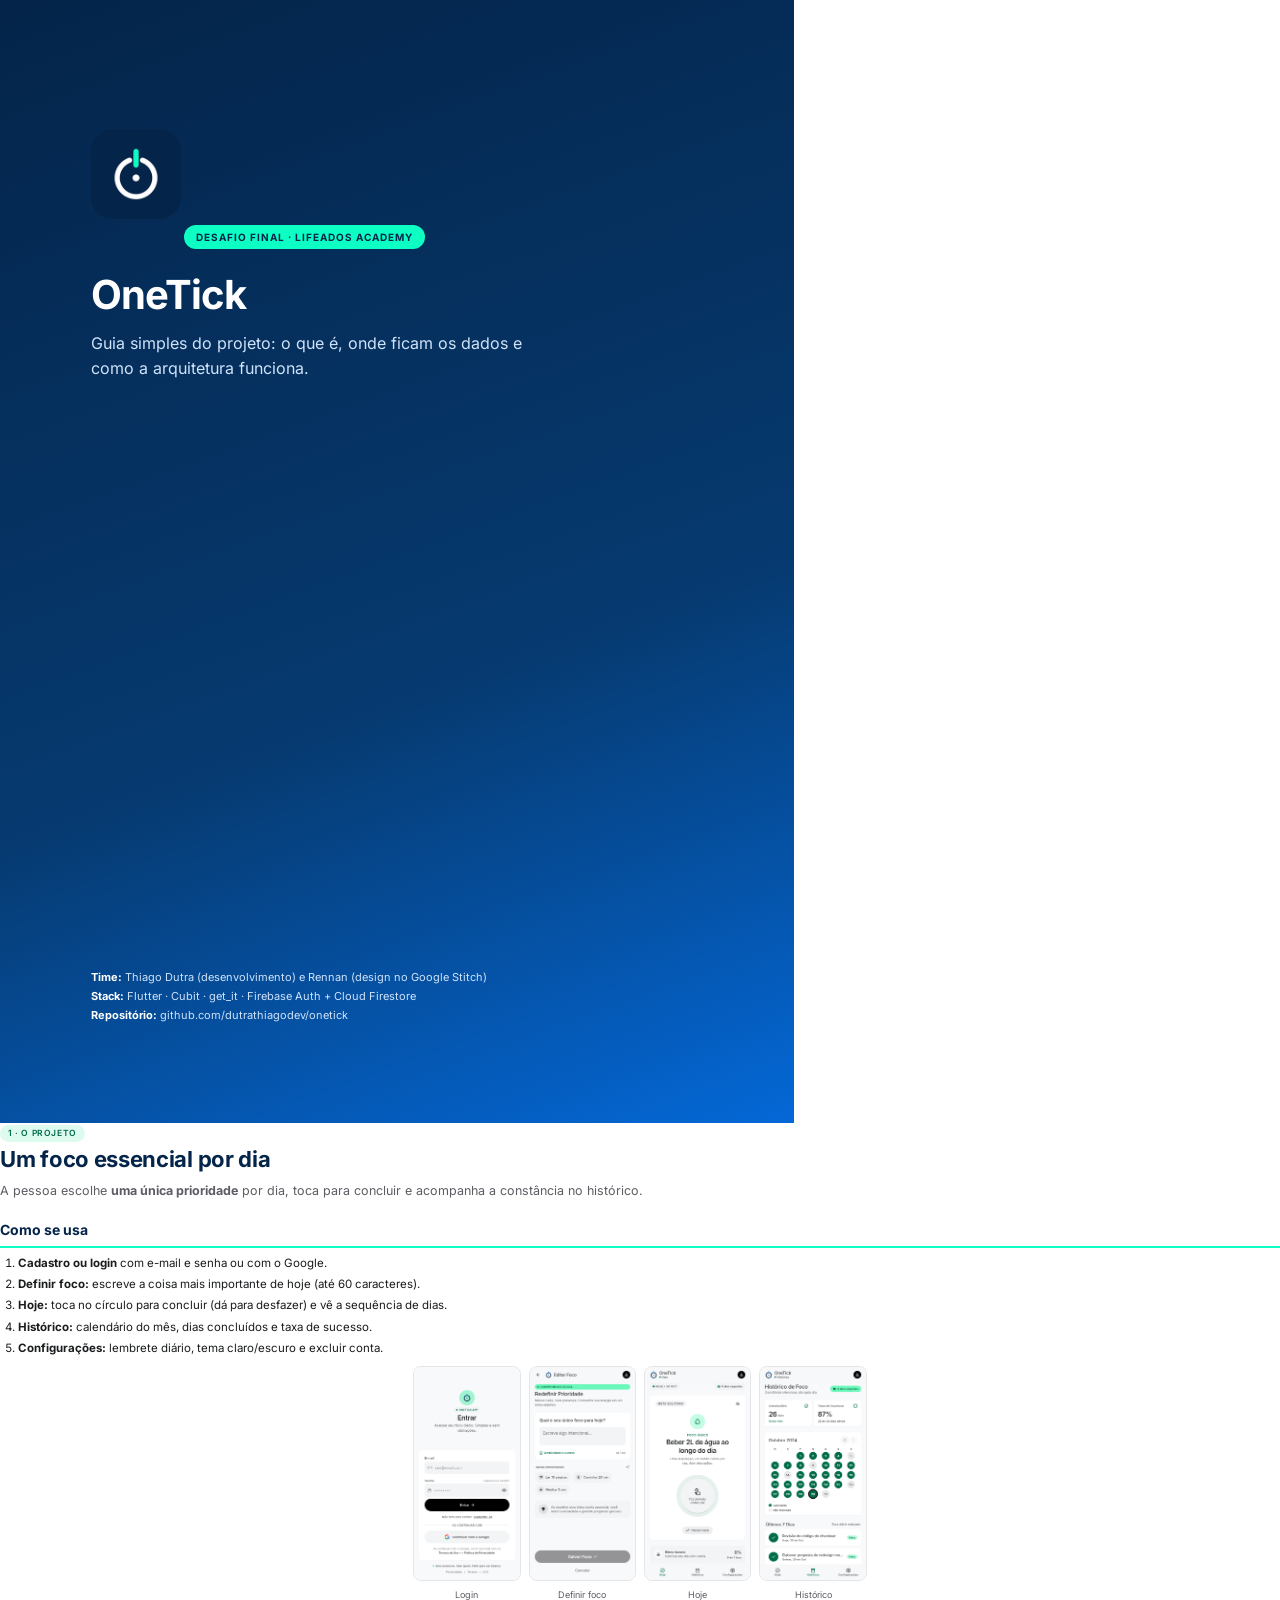
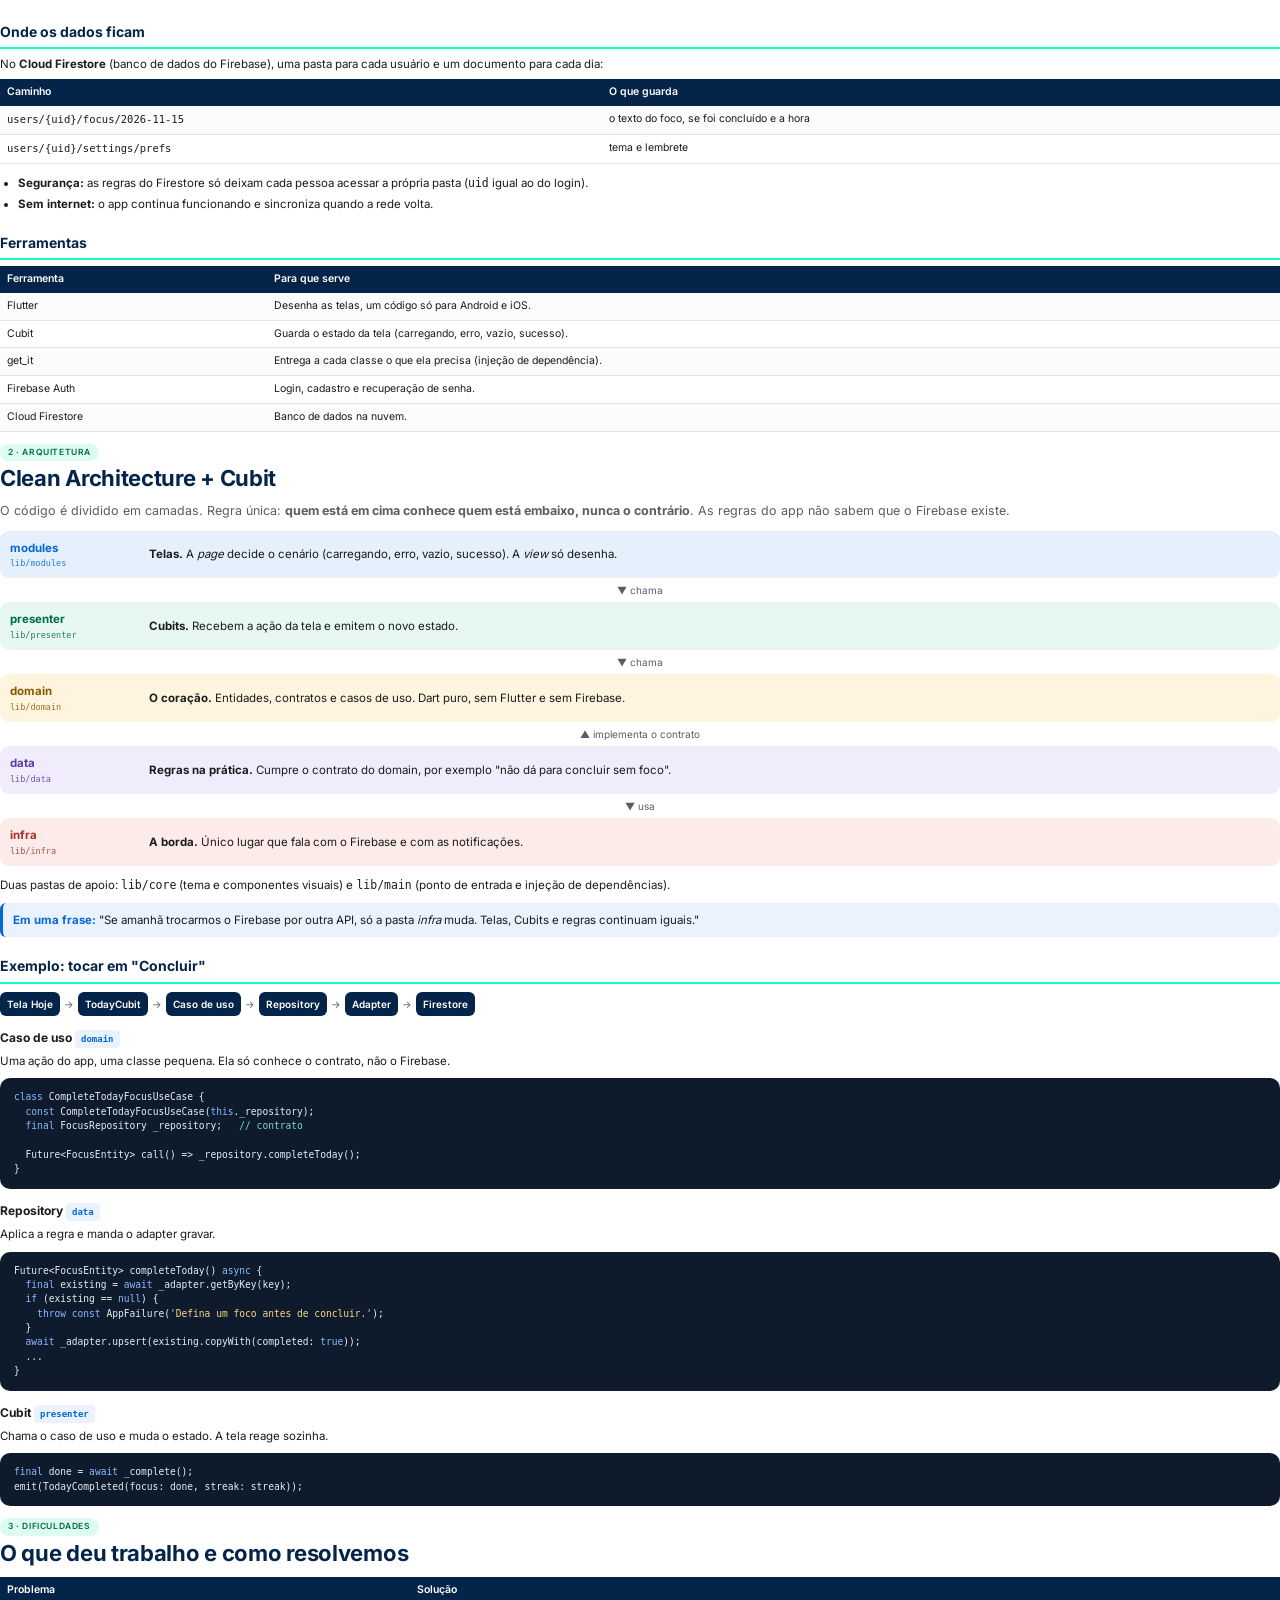
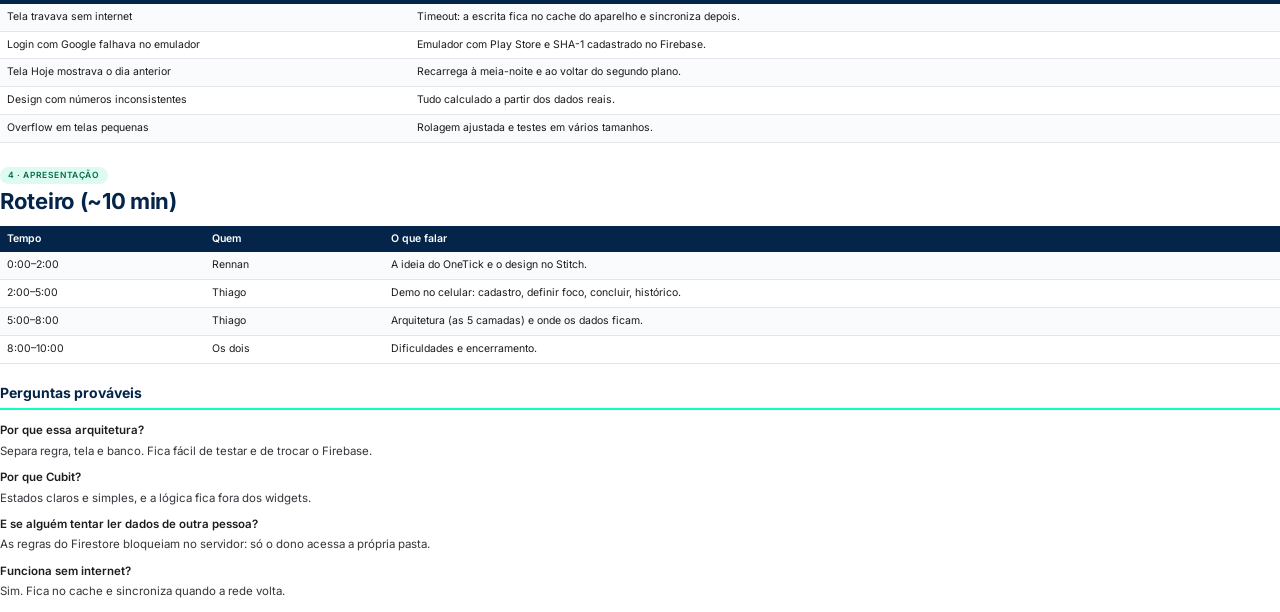
==== commit ffe5cc2e: "docs(OT-0042): Simplificar guia e pitch da apresentação" ====
--- a/docs/apresentacao/src/guia.html
+++ b/docs/apresentacao/src/guia.html
@@ -9,25 +9,23 @@
   @page cover { margin: 0; }
   h3, h3 + p { break-after: avoid; }
   h2 { break-after: avoid; }
-  body { font-size: 10.6px; line-height: 1.55; }
+  body { font-size: 11.5px; line-height: 1.6; }
   h1 { font-size: 22px; color: var(--navy); margin: 0 0 4px; letter-spacing: -0.3px; }
   h2 { font-size: 14px; color: var(--navy); margin: 18px 0 6px; padding-bottom: 4px; border-bottom: 2px solid var(--mint); }
-  h3 { font-size: 11.5px; color: var(--ink); margin: 12px 0 4px; }
+  h3 { font-size: 12px; color: var(--ink); margin: 12px 0 4px; }
   p { margin: 4px 0 6px; }
   ul, ol { margin: 4px 0 8px; padding-left: 18px; }
-  li { margin: 2px 0; }
+  li { margin: 3px 0; }
   .section { break-before: page; }
-  .lead { color: var(--muted); font-size: 11.5px; }
+  .lead { color: var(--muted); font-size: 12.5px; }
   .tag { display: inline-block; font-size: 8.5px; font-weight: 600; letter-spacing: .6px; color: var(--green); background: #DDFBEF; padding: 2px 8px; border-radius: 99px; text-transform: uppercase; }
-  .box { background: var(--soft); border: 1px solid var(--line); border-radius: 10px; padding: 10px 12px; margin: 8px 0; break-inside: avoid; }
   .tip { background: #EAF2FD; border-left: 3px solid var(--blue); border-radius: 6px; padding: 8px 10px; margin: 8px 0; break-inside: avoid; }
   .tip b { color: var(--blue); }
-  table { width: 100%; border-collapse: collapse; margin: 6px 0 10px; font-size: 10px; break-inside: avoid; }
+  table { width: 100%; border-collapse: collapse; margin: 6px 0 10px; font-size: 10.5px; break-inside: avoid; }
   th { text-align: left; background: var(--navy); color: #fff; font-weight: 600; padding: 5px 7px; }
   td { padding: 5px 7px; border-bottom: 1px solid var(--line); vertical-align: top; }
   tr:nth-child(even) td { background: #FAFBFC; }
 
-  /* cover */
   .cover { page: cover; width: 210mm; height: 297mm; display: flex; flex-direction: column; justify-content: space-between; background: linear-gradient(160deg, #042449 0%, #063a70 60%, #0468D7 100%); color: #fff; padding: 34mm 24mm 26mm; }
   .cover h1 { color: #fff; font-size: 40px; letter-spacing: -1px; }
   .cover .sub { font-size: 16px; color: #CFE3FA; max-width: 120mm; }
@@ -36,16 +34,14 @@
   .cover .meta { font-size: 11px; color: #CFE3FA; line-height: 1.7; }
   .cover .meta b { color: #fff; }
 
-  /* screens */
-  .screens { display: grid; grid-template-columns: repeat(5, 1fr); gap: 7px; margin: 8px auto; width: 128mm; }
+  .screens { display: grid; grid-template-columns: repeat(4, 1fr); gap: 8px; margin: 8px auto; width: 120mm; }
   .screens figure { margin: 0; text-align: center; }
   .screens img { width: 100%; border-radius: 8px; border: 1px solid var(--line); }
-  .screens figcaption { font-size: 8.5px; color: var(--muted); margin-top: 2px; }
-
-  /* layers diagram */
+  .screens figcaption { font-size: 9px; color: var(--muted); margin-top: 2px; }
+
   .layers { display: grid; grid-template-columns: 1fr; gap: 6px; margin: 10px 0; }
   .layer { display: grid; grid-template-columns: 34mm 1fr; gap: 10px; align-items: center; border-radius: 9px; padding: 8px 10px; break-inside: avoid; }
-  .layer .name { font-weight: 700; font-size: 11px; }
+  .layer .name { font-weight: 700; font-size: 11.5px; }
   .layer .name small { display: block; font-weight: 500; font-family: "DejaVu Sans Mono", monospace; font-size: 8.5px; opacity: .85; }
   .l1 { background: #E6F0FC; } .l1 .name { color: var(--blue); }
   .l2 { background: #E7F8F1; } .l2 .name { color: var(--green); }
@@ -54,12 +50,10 @@
   .l5 { background: #FDEBEA; } .l5 .name { color: #A1312A; }
   .arrow { text-align: center; color: var(--muted); font-size: 10px; margin: -2px 0; }
 
-  .flow { display: flex; flex-wrap: wrap; gap: 4px; align-items: center; margin: 8px 0; font-size: 9.5px; }
+  .flow { display: flex; flex-wrap: wrap; gap: 4px; align-items: center; margin: 8px 0; font-size: 10px; }
   .flow span.n { background: var(--navy); color: #fff; border-radius: 6px; padding: 4px 7px; font-weight: 600; }
   .flow span.a { color: var(--muted); }
-
-  .two { display: grid; grid-template-columns: 1fr 1fr; gap: 10px; }
-  .qa dt { font-weight: 600; margin-top: 6px; }
+  .qa dt { font-weight: 600; margin-top: 8px; }
   .qa dd { margin: 2px 0 4px 0; color: #33363b; }
 </style>
 </head>
@@ -71,13 +65,12 @@
     <img class="logo" src="../../images/icone.png" alt="">
     <div class="pill">DESAFIO FINAL · LIFEADOS ACADEMY</div>
     <h1>OneTick</h1>
-    <p class="sub">Guia do projeto: o que é, como a arquitetura funciona, o código de cada camada e as dificuldades que resolvemos.</p>
+    <p class="sub">Guia simples do projeto: o que é, onde ficam os dados e como a arquitetura funciona.</p>
   </div>
   <div class="meta">
     <b>Time:</b> Thiago Dutra (desenvolvimento) e Rennan (design no Google Stitch)<br>
-    <b>Stack:</b> Flutter 3.47 · Dart 3.13 · Cubit · get_it · Firebase Auth + Cloud Firestore<br>
-    <b>Repositório:</b> github.com/dutrathiagodev/onetick<br>
-    <b>Números:</b> 10 telas + Privacidade/Termos · 175 arquivos Dart · 136 testes automatizados
+    <b>Stack:</b> Flutter · Cubit · get_it · Firebase Auth + Cloud Firestore<br>
+    <b>Repositório:</b> github.com/dutrathiagodev/onetick
   </div>
 </div>
 
@@ -85,42 +78,44 @@
 <div class="section">
 <span class="tag">1 · O projeto</span>
 <h1>Um foco essencial por dia</h1>
-<p class="lead">Listas de tarefas crescem até virar fonte de ansiedade. O OneTick faz o contrário: a pessoa escolhe <b>uma única prioridade</b> por dia, toca para concluir e acompanha a constância no histórico.</p>
-
-<h2>Como o usuário usa</h2>
+<p class="lead">A pessoa escolhe <b>uma única prioridade</b> por dia, toca para concluir e acompanha a constância no histórico.</p>
+
+<h2>Como se usa</h2>
 <ol>
-  <li><b>Onboarding</b> em 3 passos explica a ideia ("Menos ruído, mais foco").</li>
-  <li><b>Cadastro ou login</b> por e-mail/senha ou com o Google. Os Termos e a Privacidade aparecem antes de a conta ser criada.</li>
-  <li><b>Definir Foco</b>: até 60 caracteres, com ideias rápidas (Ler 10 páginas, Caminhar 20 min…).</li>
-  <li><b>Hoje</b>: toca no círculo para concluir; pode desfazer. Mostra a sequência de dias seguidos.</li>
-  <li><b>Histórico</b>: calendário do mês, conclusões, taxa de sucesso e os últimos 7 dias.</li>
-  <li><b>Configurações</b>: lembrete diário (notificação), tema claro/escuro, limpar histórico, Privacidade, Termos e excluir conta.</li>
+  <li><b>Cadastro ou login</b> com e-mail e senha ou com o Google.</li>
+  <li><b>Definir foco:</b> escreve a coisa mais importante de hoje (até 60 caracteres).</li>
+  <li><b>Hoje:</b> toca no círculo para concluir (dá para desfazer) e vê a sequência de dias.</li>
+  <li><b>Histórico:</b> calendário do mês, dias concluídos e taxa de sucesso.</li>
+  <li><b>Configurações:</b> lembrete diário, tema claro/escuro e excluir conta.</li>
 </ol>
 
-<h2>As telas (prints gerados pelos testes, 440×890)</h2>
 <div class="screens">
-  <figure><img src="../../../test/goldens/onboarding_1.png"><figcaption>Onboarding</figcaption></figure>
-  <figure><img src="../../../test/goldens/register.png"><figcaption>Cadastro</figcaption></figure>
   <figure><img src="../../../test/goldens/login.png"><figcaption>Login</figcaption></figure>
-  <figure><img src="../../../test/goldens/define_focus.png"><figcaption>Definir Foco</figcaption></figure>
+  <figure><img src="../../../test/goldens/define_focus.png"><figcaption>Definir foco</figcaption></figure>
   <figure><img src="../../../test/goldens/today_pending.png"><figcaption>Hoje</figcaption></figure>
-  <figure><img src="../../../test/goldens/today_completed.png"><figcaption>Foco concluído</figcaption></figure>
   <figure><img src="../../../test/goldens/history.png"><figcaption>Histórico</figcaption></figure>
-  <figure><img src="../../../test/goldens/settings.png"><figcaption>Configurações</figcaption></figure>
-  <figure><img src="../../../test/goldens/privacy.png"><figcaption>Privacidade</figcaption></figure>
-  <figure><img src="../../../test/goldens/onboarding_3.png"><figcaption>Onboarding 3</figcaption></figure>
-</div>
-
-<h2>Stack e por quê</h2>
-<table>
-  <tr><th>Ferramenta</th><th>Para que serve no OneTick</th></tr>
-  <tr><td>Flutter / Dart</td><td>Um código só para Android e iOS, com desempenho nativo.</td></tr>
-  <tr><td>flutter_bloc (Cubit)</td><td>Gerência de estado: cada tela tem um Cubit que emite estados (carregando, erro, vazio, sucesso).</td></tr>
-  <tr><td>get_it</td><td>Injeção de dependência: monta as peças de cada tela e permite trocar o Firebase por versões falsas nos testes.</td></tr>
-  <tr><td>Firebase Auth</td><td>Login por e-mail/senha e Google, recuperação de senha, exclusão de conta.</td></tr>
-  <tr><td>Cloud Firestore</td><td>Banco na nuvem (São Paulo) com cache offline; cada usuário só acessa os próprios dados.</td></tr>
-  <tr><td>flutter_local_notifications</td><td>Lembrete diário agendado no próprio aparelho, com o ícone do OneTick.</td></tr>
-  <tr><td>flutter_test, bloc_test, mocktail</td><td>136 testes: regras, repositórios, telas, fluxo completo e prints (goldens).</td></tr>
+</div>
+
+<h2>Onde os dados ficam</h2>
+<p>No <b>Cloud Firestore</b> (banco de dados do Firebase), uma pasta para cada usuário e um documento para cada dia:</p>
+<table>
+  <tr><th>Caminho</th><th>O que guarda</th></tr>
+  <tr><td><code>users/{uid}/focus/2026-11-15</code></td><td>o texto do foco, se foi concluído e a hora</td></tr>
+  <tr><td><code>users/{uid}/settings/prefs</code></td><td>tema e lembrete</td></tr>
+</table>
+<ul>
+  <li><b>Segurança:</b> as regras do Firestore só deixam cada pessoa acessar a própria pasta (<code>uid</code> igual ao do login).</li>
+  <li><b>Sem internet:</b> o app continua funcionando e sincroniza quando a rede volta.</li>
+</ul>
+
+<h2>Ferramentas</h2>
+<table>
+  <tr><th>Ferramenta</th><th>Para que serve</th></tr>
+  <tr><td>Flutter</td><td>Desenha as telas, um código só para Android e iOS.</td></tr>
+  <tr><td>Cubit</td><td>Guarda o estado da tela (carregando, erro, vazio, sucesso).</td></tr>
+  <tr><td>get_it</td><td>Entrega a cada classe o que ela precisa (injeção de dependência).</td></tr>
+  <tr><td>Firebase Auth</td><td>Login, cadastro e recuperação de senha.</td></tr>
+  <tr><td>Cloud Firestore</td><td>Banco de dados na nuvem.</td></tr>
 </table>
 </div>
 
@@ -128,351 +123,97 @@
 <div class="section">
 <span class="tag">2 · Arquitetura</span>
 <h1>Clean Architecture + Cubit</h1>
-<p class="lead">O código é dividido em camadas com uma regra só: <b>as dependências apontam para dentro</b>. A tela conhece o Cubit, o Cubit conhece o caso de uso, e o caso de uso conhece apenas um <b>contrato</b> (interface). Quem fala com o Firebase fica na borda e pode ser trocado sem mexer na regra de negócio.</p>
+<p class="lead">O código é dividido em camadas. Regra única: <b>quem está em cima conhece quem está embaixo, nunca o contrário</b>. As regras do app não sabem que o Firebase existe.</p>
 
 <div class="layers">
-  <div class="layer l1"><div class="name">modules<small>lib/modules/&lt;feature&gt;</small></div><div><b>Telas.</b> A <i>page</i> cria o Cubit e decide qual cenário mostrar (carregando, erro, vazio, sucesso). A <i>view</i> só desenha o sucesso. Sem regra de negócio.</div></div>
+  <div class="layer l1"><div class="name">modules<small>lib/modules</small></div><div><b>Telas.</b> A <i>page</i> decide o cenário (carregando, erro, vazio, sucesso). A <i>view</i> só desenha.</div></div>
   <div class="arrow">▼ chama</div>
-  <div class="layer l2"><div class="name">presenter<small>lib/presenter/&lt;feature&gt;</small></div><div><b>Cubits e estados.</b> Recebem ações da tela, chamam casos de uso e emitem estados imutáveis.</div></div>
+  <div class="layer l2"><div class="name">presenter<small>lib/presenter</small></div><div><b>Cubits.</b> Recebem a ação da tela e emitem o novo estado.</div></div>
   <div class="arrow">▼ chama</div>
-  <div class="layer l3"><div class="name">domain<small>lib/domain/&lt;feature&gt;</small></div><div><b>O coração.</b> Entidades (FocusEntity), contratos (FocusRepository) e casos de uso (CompleteTodayFocusUseCase). Dart puro: não conhece Flutter nem Firebase.</div></div>
+  <div class="layer l3"><div class="name">domain<small>lib/domain</small></div><div><b>O coração.</b> Entidades, contratos e casos de uso. Dart puro, sem Flutter e sem Firebase.</div></div>
   <div class="arrow">▲ implementa o contrato</div>
-  <div class="layer l4"><div class="name">data<small>lib/data/&lt;feature&gt;</small></div><div><b>Implementação dos contratos.</b> Models (conversão de/para mapa) e RepositoryImpl, que aplica regras como "não dá para concluir sem foco".</div></div>
+  <div class="layer l4"><div class="name">data<small>lib/data</small></div><div><b>Regras na prática.</b> Cumpre o contrato do domain, por exemplo "não dá para concluir sem foco".</div></div>
   <div class="arrow">▼ usa</div>
-  <div class="layer l5"><div class="name">infra<small>lib/infra/adapters</small></div><div><b>A borda.</b> Adapters do Firebase (Auth, Firestore), das notificações e as versões em memória usadas nos testes e no modo local.</div></div>
-</div>
-
-<div class="box">
-  <b>Mais duas pastas:</b> <span class="path">lib/core</span> guarda tema (cores e textos), componentes visuais compartilhados e rotas; <span class="path">lib/main</span> guarda o ponto de entrada, o roteamento por sessão e a <b>injeção de dependências</b> (um arquivo por tela em <span class="path">main/di/screens</span>).
-</div>
-
-<div class="tip"><b>Como explicar em uma frase:</b> "Se amanhã trocarmos o Firebase por outra API, só a pasta <i>infra</i> muda; as telas, os Cubits e as regras continuam iguais. E é por isso que conseguimos testar tudo sem internet."</div>
-
-<h2>Uma ação de ponta a ponta: tocar em "Concluir"</h2>
-<p>Seguir uma ação real é a melhor forma de entender as camadas. Este é o caminho do toque no círculo da tela Hoje até o Firestore:</p>
+  <div class="layer l5"><div class="name">infra<small>lib/infra</small></div><div><b>A borda.</b> Único lugar que fala com o Firebase e com as notificações.</div></div>
+</div>
+
+<p>Duas pastas de apoio: <code>lib/core</code> (tema e componentes visuais) e <code>lib/main</code> (ponto de entrada e injeção de dependências).</p>
+
+<div class="tip"><b>Em uma frase:</b> "Se amanhã trocarmos o Firebase por outra API, só a pasta <i>infra</i> muda. Telas, Cubits e regras continuam iguais."</div>
+
+<h2>Exemplo: tocar em "Concluir"</h2>
 <div class="flow">
-  <span class="n">TodayView</span><span class="a">→</span>
-  <span class="n">TodayCubit.complete()</span><span class="a">→</span>
-  <span class="n">CompleteTodayFocusUseCase</span><span class="a">→</span>
-  <span class="n">FocusRepository (contrato)</span><span class="a">→</span>
-  <span class="n">FocusRepositoryImpl</span><span class="a">→</span>
-  <span class="n">FirestoreFocusAdapter</span><span class="a">→</span>
+  <span class="n">Tela Hoje</span><span class="a">→</span>
+  <span class="n">TodayCubit</span><span class="a">→</span>
+  <span class="n">Caso de uso</span><span class="a">→</span>
+  <span class="n">Repository</span><span class="a">→</span>
+  <span class="n">Adapter</span><span class="a">→</span>
   <span class="n">Firestore</span>
 </div>
-<p>Nas próximas páginas está o código de cada passo, na ordem.</p>
-</div>
-
-<!-- 3 CÓDIGO -->
-<div class="section">
-<span class="tag">3 · O código, camada por camada</span>
-<h1>Do domínio até a tela</h1>
-
-<h3>3.1 Entidade — o que é um "foco" <span class="path">lib/domain/focus/entities/focus_entity.dart</span></h3>
-<p>Um objeto imutável com o dia (<code>dateKey</code> no formato <code>2026-11-05</code>), o texto e se foi concluído. Não sabe nada de banco ou de tela.</p>
-<pre><span class="c">/// The single commitment a user picks for one calendar day.</span>
-<span class="k">class</span> FocusEntity <span class="k">extends</span> Equatable {
-  <span class="k">const</span> FocusEntity({
-    <span class="k">required this</span>.dateKey,
-    <span class="k">required this</span>.title,
-    <span class="k">this</span>.completed = <span class="k">false</span>,
-    <span class="k">this</span>.completedAt,
-  });
-
-  <span class="k">final</span> String dateKey;   <span class="c">// yyyy-MM-dd: um documento por dia</span>
-  <span class="k">final</span> String title;
-  <span class="k">final</span> bool completed;
-  <span class="k">final</span> DateTime? completedAt;
-
-  <span class="k">static const int</span> maxTitleLength = <span class="s">60</span>;
-}</pre>
-
-<h3>3.2 Contrato — o que o domínio precisa <span class="path">lib/domain/focus/repositories/focus_repository.dart</span></h3>
-<p>Uma <b>interface</b>: diz <i>o que</i> precisa existir, não <i>como</i>. O domínio depende disso, nunca do Firebase.</p>
-<pre><span class="k">abstract interface class</span> FocusRepository {
-  Future&lt;FocusEntity?&gt; getToday();
-  Future&lt;FocusEntity&gt; saveToday(String title);
-  Future&lt;FocusEntity&gt; completeToday();
-  Future&lt;FocusEntity&gt; uncompleteToday();
-  Future&lt;List&lt;FocusEntity&gt;&gt; entriesBetween(DateTime start, DateTime end);
-}</pre>
-
-<h3>3.3 Caso de uso — uma ação de negócio <span class="path">lib/domain/focus/usecases/complete_today_focus_use_case.dart</span></h3>
-<p>Cada ação do app vira uma classe pequena com um método <code>call()</code>. Fica fácil de achar, testar e reaproveitar.</p>
+
+<h3>Caso de uso <span class="path">domain</span></h3>
+<p>Uma ação do app, uma classe pequena. Ela só conhece o contrato, não o Firebase.</p>
 <pre><span class="k">class</span> CompleteTodayFocusUseCase {
   <span class="k">const</span> CompleteTodayFocusUseCase(<span class="k">this</span>._repository);
-
-  <span class="k">final</span> FocusRepository _repository;   <span class="c">// o contrato, não o Firebase</span>
+  <span class="k">final</span> FocusRepository _repository;   <span class="c">// contrato</span>
 
   Future&lt;FocusEntity&gt; call() =&gt; _repository.completeToday();
 }</pre>
 
-<h3>3.4 Implementação — a regra real <span class="path">lib/data/focus/repositories/focus_repository_impl.dart</span></h3>
-<p>Aqui mora a regra: não dá para concluir sem foco, e concluir duas vezes não muda o horário. Repare que o relógio (<code>_now</code>) é injetado: nos testes usamos uma data fixa.</p>
-<pre><span class="k">class</span> FocusRepositoryImpl <span class="k">implements</span> FocusRepository {
-  <span class="k">const</span> FocusRepositoryImpl(<span class="k">this</span>._adapter, <span class="k">this</span>._now);
-
-  <span class="k">final</span> FocusRemoteAdapter _adapter;     <span class="c">// Firestore ou memória</span>
-  <span class="k">final</span> DateTime Function() _now;      <span class="c">// relógio injetável</span>
-
-  @override
-  Future&lt;FocusEntity&gt; completeToday() <span class="k">async</span> {
-    <span class="k">final</span> key = DateUtilsX.keyOf(_now());
-    <span class="k">final</span> existing = <span class="k">await</span> _adapter.getByKey(key);
-    <span class="k">if</span> (existing == <span class="k">null</span>) {
-      <span class="k">throw const</span> AppFailure(<span class="s">'Defina um foco antes de concluir.'</span>);
-    }
-    <span class="k">if</span> (existing.completed) <span class="k">return</span> existing.toEntity(); <span class="c">// idempotente</span>
-    <span class="k">final</span> model = FocusModel(
-      dateKey: key,
-      title: existing.title,
-      completed: <span class="k">true</span>,
-      completedAt: _now(),
-    );
-    <span class="k">await</span> _adapter.upsert(model);
-    <span class="k">return</span> model.toEntity();
+<h3>Repository <span class="path">data</span></h3>
+<p>Aplica a regra e manda o adapter gravar.</p>
+<pre>Future&lt;FocusEntity&gt; completeToday() <span class="k">async</span> {
+  <span class="k">final</span> existing = <span class="k">await</span> _adapter.getByKey(key);
+  <span class="k">if</span> (existing == <span class="k">null</span>) {
+    <span class="k">throw const</span> AppFailure(<span class="s">'Defina um foco antes de concluir.'</span>);
   }
+  <span class="k">await</span> _adapter.upsert(existing.copyWith(completed: <span class="k">true</span>));
+  ...
 }</pre>
 
-<h3>3.5 Model — a tradução para o banco <span class="path">lib/data/focus/models/focus_model.dart</span></h3>
-<p>O Firestore trabalha com mapas (JSON). O model converte entidade ⇄ mapa, para o domínio nunca depender do formato do banco.</p>
-<pre><span class="k">factory</span> FocusModel.fromMap(Map&lt;String, <span class="k">dynamic</span>&gt; map) =&gt; FocusModel(
-  dateKey: map[<span class="s">'dateKey'</span>] <span class="k">as</span> String,
-  title: (map[<span class="s">'title'</span>] <span class="k">as</span> String?) ?? <span class="s">''</span>,
-  completed: (map[<span class="s">'completed'</span>] <span class="k">as</span> bool?) ?? <span class="k">false</span>,
-  completedAt: map[<span class="s">'completedAt'</span>] <span class="k">as</span> DateTime?,
-);
-
-FocusEntity toEntity() =&gt; FocusEntity(dateKey: dateKey, title: title,
-    completed: completed, completedAt: completedAt);</pre>
-</div>
-
+<h3>Cubit <span class="path">presenter</span></h3>
+<p>Chama o caso de uso e muda o estado. A tela reage sozinha.</p>
+<pre><span class="k">final</span> done = <span class="k">await</span> _complete();
+emit(TodayCompleted(focus: done, streak: streak));</pre>
+</div>
+
+<!-- 3 DIFICULDADES -->
 <div class="section">
-<h3>3.6 Adapter — falando com o Firestore <span class="path">lib/infra/adapters/focus/firestore_focus_adapter.dart</span></h3>
-<p>Cada usuário tem uma pasta <code>users/{uid}/focus</code> com um documento por dia. O <code>_commit</code> resolve um problema real: offline, o Firestore só termina a escrita quando o servidor responde. Sem o timeout, a tela ficaria travada.</p>
-<pre><span class="c">/// Stores one document per day at `users/{uid}/focus/{yyyy-MM-dd}`.</span>
-CollectionReference&lt;Map&lt;String, <span class="k">dynamic</span>&gt;&gt; <span class="k">get</span> _collection =&gt;
-    _db.collection(<span class="s">'users'</span>).doc(_uid()).collection(<span class="s">'focus'</span>);
-
-@override
-Future&lt;<span class="k">void</span>&gt; upsert(FocusModel model) {
-  <span class="k">return</span> _guard(() <span class="k">async</span> {
-    <span class="k">final</span> map = model.toMap();
-    <span class="k">final</span> at = model.completedAt;
-    map[<span class="s">'completedAt'</span>] = at == <span class="k">null</span> ? <span class="k">null</span> : Timestamp.fromDate(at);
-    <span class="k">await</span> _commit(_collection.doc(model.dateKey).set(map));
-  });
-}
-
-<span class="c">/// Offline, Firestore applies the write to the local cache at once but only
-/// completes the future after the server acknowledges it. Waiting forever
-/// would freeze the UI, so after a short wait the write is treated as queued.</span>
-Future&lt;<span class="k">void</span>&gt; _commit(Future&lt;<span class="k">void</span>&gt; write) <span class="k">async</span> {
-  <span class="k">try</span> {
-    <span class="k">await</span> write.timeout(_offline ? _offlineWait : _serverWait);
-  } <span class="k">on</span> TimeoutException {
-    _markOffline();   <span class="c">// fica no cache e sincroniza quando a rede voltar</span>
-  }
-}</pre>
-
-<h3>3.7 Cubit — o estado da tela <span class="path">lib/presenter/today/today_cubit.dart</span></h3>
-<p>O Cubit recebe a ação, chama o caso de uso e emite um novo <b>estado</b>. Enquanto conclui, emite <code>isCompleting: true</code> (o botão mostra o carregando); se der erro, volta ao estado anterior com um aviso.</p>
-<pre>Future&lt;<span class="k">void</span>&gt; complete() <span class="k">async</span> {
-  <span class="k">final</span> current = state;
-  <span class="k">if</span> (current <span class="k">is</span>! TodayPending || current.isCompleting) <span class="k">return</span>;
-  emit(TodayPending(focus: current.focus, streak: current.streak,
-      isCompleting: <span class="k">true</span>));
-  <span class="k">try</span> {
-    <span class="k">final</span> done = <span class="k">await</span> _complete();          <span class="c">// o caso de uso</span>
-    <span class="k">final</span> streak = <span class="k">await</span> _getStreak();
-    <span class="k">if</span> (!isClosed) emit(TodayCompleted(focus: done, streak: streak));
-  } <span class="k">on</span> AppFailure <span class="k">catch</span> (e) {
-    <span class="k">if</span> (!isClosed) {
-      emit(TodayPending(focus: current.focus, streak: current.streak,
-          notice: e.message));
-    }
-  }
-}</pre>
-
-<h3>3.8 Estados selados <span class="path">lib/presenter/today/today_state.dart</span></h3>
-<p><code>sealed class</code> obriga a tela a tratar <b>todos</b> os cenários; se esquecermos um, o código nem compila.</p>
-<pre><span class="k">sealed class</span> TodayState <span class="k">extends</span> Equatable { ... }
-<span class="k">class</span> TodayLoading   <span class="k">extends</span> TodayState { ... }
-<span class="k">class</span> TodayEmpty     <span class="k">extends</span> TodayState { ... }  <span class="c">// sem foco hoje</span>
-<span class="k">class</span> TodayError     <span class="k">extends</span> TodayState { ... }
-<span class="k">class</span> TodayPending   <span class="k">extends</span> TodayState { ... }  <span class="c">// definido, não concluído</span>
-<span class="k">class</span> TodayCompleted <span class="k">extends</span> TodayState { ... }</pre>
-
-<h3>3.9 Page — decide o cenário <span class="path">lib/modules/today/page/today_page.dart</span></h3>
-<p>A page cria o Cubit e escolhe a view. Cada view só sabe desenhar o seu caso.</p>
-<pre><span class="k">return switch</span> (state) {
-  TodayLoading() =&gt; <span class="k">const</span> TodayLoadingView(),
-  TodayError(:<span class="k">final</span> message) =&gt; TodayErrorView(message: message, onRetry: cubit.load),
-  TodayEmpty(:<span class="k">final</span> streak) =&gt; TodayEmptyView(today: today, streak: streak, ...),
-  TodayPending() =&gt; TodayView(focus: state.focus, onComplete: cubit.complete, ...),
-  TodayCompleted() =&gt; TodayCompletedView(focus: state.focus, onUndo: cubit.undoCompletion, ...),
-};</pre>
-</div>
-
-<div style="margin-top:18px">
-<span class="tag">4 · Peças que ligam tudo</span>
-<h1>Injeção de dependências, sessão e testes</h1>
-
-<h3>4.1 Injeção de dependências por tela <span class="path">lib/main/di/screens/today_dependencies.dart</span></h3>
-<p>O get_it monta a "árvore" adapter → repositório → casos de uso → Cubit. Cada setup verifica <code>isRegistered</code>: assim os testes registram versões falsas <b>antes</b> e o app usa a falsa no lugar do Firebase.</p>
-<pre><span class="k">void</span> setupTodayDependencies() {
-  setupFocusAdapterDependencies();   <span class="c">// Firestore ou memória</span>
-  <span class="k">if</span> (!getIt.isRegistered&lt;FocusRepository&gt;()) {
-    getIt.registerLazySingleton&lt;FocusRepository&gt;(
-      () =&gt; FocusRepositoryImpl(getIt&lt;FocusRemoteAdapter&gt;(), getIt&lt;AppClock&gt;().now),
-    );
-  }
-  <span class="k">if</span> (!getIt.isRegistered&lt;TodayCubit&gt;()) {
-    getIt.registerFactory(() =&gt; TodayCubit(
-      getIt&lt;GetTodayFocusUseCase&gt;(), getIt&lt;CompleteTodayFocusUseCase&gt;(),
-      getIt&lt;UncompleteTodayFocusUseCase&gt;(), getIt&lt;GetStreakUseCase&gt;(),
-      getIt&lt;AppClock&gt;(),
-    ));
-  }
-}</pre>
-
-<h3>4.2 Quem está logado decide a tela <span class="path">lib/main/session_gate.dart</span></h3>
-<p>O SessionCubit escuta o Firebase Auth. Logado → abas do app; deslogado → onboarding/login. Sair ou excluir a conta volta ao início sozinho.</p>
-<pre>BlocBuilder&lt;SessionCubit, SessionState&gt;(
-  builder: (context, state) =&gt; <span class="k">switch</span> (state) {
-    SessionUnknown() =&gt; <span class="k">const</span> Scaffold(body: LoadingStateView()),
-    SessionUnauthenticated() =&gt; <span class="k">const</span> AuthFlow(),
-    SessionAuthenticated(:<span class="k">final</span> user) =&gt; ShellPage(key: ValueKey(<span class="s">'shell_${user.id}'</span>)),
-  },
-)</pre>
-
-<h3>4.3 Segurança no banco <span class="path">firestore.rules</span></h3>
-<p>Mesmo que alguém altere o app, o servidor só deixa cada pessoa ler e escrever <b>a própria pasta</b>.</p>
-<pre>match /users/{uid}/{document=**} {
-  allow read, write: <span class="k">if</span> request.auth != <span class="k">null</span> &amp;&amp; request.auth.uid == uid;
-}</pre>
-
-<h3>4.4 Teste com relógio e banco falsos <span class="path">test/data/focus_repository_impl_test.dart</span></h3>
-<p>Graças aos contratos, o teste usa o adapter em memória e uma data fixa: roda em milissegundos, sem internet.</p>
-<pre>setUp(() {
-  adapter = InMemoryFocusAdapter();
-  repository = FocusRepositoryImpl(adapter, () =&gt; now);
-});
-
-test(<span class="s">'completeToday is idempotent'</span>, () <span class="k">async</span> {
-  <span class="k">await</span> repository.saveToday(<span class="s">'Meditar'</span>);
-  <span class="k">final</span> first = <span class="k">await</span> repository.completeToday();
-  now = testNow.add(<span class="k">const</span> Duration(hours: <span class="s">2</span>));
-  <span class="k">final</span> second = <span class="k">await</span> repository.completeToday();
-  expect(second.completedAt, first.completedAt);   <span class="c">// não muda o horário</span>
-});</pre>
-
-<table>
-  <tr><th>Tipo de teste</th><th>O que garante</th></tr>
-  <tr><td>Domínio (sequência, validações, histórico)</td><td>As regras de negócio calculam certo.</td></tr>
-  <tr><td>Repositórios</td><td>Salvar, concluir, desfazer e buscar por período.</td></tr>
-  <tr><td>Fluxo completo</td><td>Cadastro → foco → concluir → histórico → configurações → sair / excluir conta.</td></tr>
-  <tr><td>Telas pequenas</td><td>Nenhum overflow em celular pequeno, fonte grande ou teclado aberto.</td></tr>
-  <tr><td>Goldens (prints)</td><td>As 11 telas continuam idênticas ao aprovado; qualquer pixel diferente falha.</td></tr>
-</table>
-</div>
-
-<div class="section">
-<span class="tag">5 · Recursos além do básico</span>
-<h1>O que torna o app profissional</h1>
-
-<h3>5.1 Lembrete diário <span class="path">lib/domain/settings/usecases/sync_reminder_use_case.dart</span></h3>
-<p>O domínio só conhece o contrato <code>ReminderScheduler</code>; quem agenda de verdade é o adapter de notificações. Ligar o lembrete pede permissão; se negar, o switch não fica "mentindo" ligado.</p>
-<pre>Future&lt;bool&gt; call(AppSettings settings) <span class="k">async</span> {
-  <span class="k">if</span> (!settings.reminderEnabled) {
-    <span class="k">await</span> _scheduler.cancel();
-    <span class="k">return true</span>;
-  }
-  <span class="k">if</span> (!<span class="k">await</span> _scheduler.requestPermission()) <span class="k">return false</span>;
-  <span class="k">await</span> _scheduler.scheduleDaily(
-    hour: settings.reminderHour, minute: settings.reminderMinute);
-  <span class="k">return true</span>;
-}</pre>
-
-<h3>5.2 Excluir conta com ordem segura <span class="path">lib/domain/settings/usecases/delete_account_use_case.dart</span></h3>
-<p>Exigência da Google Play e da Apple. O Firebase só exclui a conta com login recente, então verificamos isso <b>antes</b> de apagar qualquer dado.</p>
-<pre>Future&lt;<span class="k">void</span>&gt; call() <span class="k">async</span> {
-  <span class="c">// Checked first so a refused deletion never leaves the account empty.</span>
-  <span class="k">await</span> _auth.ensureCanDeleteAccount();
-  <span class="k">await</span> _settings.clearHistory();
-  <span class="k">await</span> _settings.deletePreferences();
-  <span class="k">await</span> _auth.deleteAccount();
-}</pre>
-
-<h3>5.3 Virada do dia <span class="path">lib/presenter/today/today_cubit.dart</span></h3>
-<p>Se o app fica aberto à meia-noite, um timer recarrega a tela; ao voltar do segundo plano num novo dia, também.</p>
-<pre><span class="k">void</span> _scheduleMidnight() {
-  _midnight?.cancel();
-  <span class="k">final</span> now = _clock.now();
-  <span class="k">final</span> next = DateTime(now.year, now.month, now.day + <span class="s">1</span>);
-  _midnight = Timer(next.difference(now) + <span class="k">const</span> Duration(seconds: <span class="s">1</span>),
-      refreshIfNewDay);
-}</pre>
-
-<h3>5.4 Componentes compartilhados <span class="path">lib/core/widgets</span></h3>
-<p>O que se repetia virou componente: <code>HeaderBar</code> (topo translúcido), <code>BackTitleBar</code>, <code>AuthHeader</code>, <code>AuthCard</code>, <code>AppCard</code>, <code>PrimaryPillButton</code>, <code>showNotice</code>, <code>showDangerConfirm</code>. Cores e textos vêm de <code>AppColors</code> e <code>AppTextStyles</code> — por isso o tema escuro troca o app inteiro.</p>
-
-<h3>5.5 Outros cuidados</h3>
-<ul>
-  <li><b>Offline:</b> o app abre, conclui e desfaz sem internet; sincroniza quando a rede volta.</li>
-  <li><b>Foto do Google</b> no avatar, com ícone padrão quando não há foto ou internet.</li>
-  <li><b>Termos e Privacidade (LGPD)</b> antes de criar a conta e sempre acessíveis em Configurações.</li>
-  <li><b>Inconsistências do design corrigidas</b> (ex.: Hoje mostrava 100% sem concluir; números do Histórico não batiam). Tudo registrado em <span class="path">docs/design-review.md</span>.</li>
-  <li><b>Acessibilidade:</b> áreas de toque maiores, rótulos para leitor de tela e contraste medido no tema escuro.</li>
-</ul>
-</div>
-
-<div class="section">
-<span class="tag">6 · Dificuldades</span>
+<span class="tag">3 · Dificuldades</span>
 <h1>O que deu trabalho e como resolvemos</h1>
 <table>
-  <tr><th style="width:30%">Problema</th><th>Causa</th><th>Solução</th></tr>
-  <tr><td>Telas sem detalhe do Figma</td><td>O plano gratuito do Figma bloqueou a leitura de um frame.</td><td>Conferimos direto no Stitch e comparamos as 10 telas lado a lado com os prints dos testes.</td></tr>
-  <tr><td>Design com números inconsistentes</td><td>O mock mostrava 100% sem concluir e um histórico que não batia.</td><td>Tudo calculado a partir dos dados reais; decisões registradas.</td></tr>
-  <tr><td>Login com Google falhando no emulador</td><td>Emulador sem Play Store, sem conta Google e com Play Services antigo.</td><td>Emulador com Play Store, conta adicionada, SHA-1 cadastrado no Firebase e mensagem de erro clara.</td></tr>
-  <tr><td>Tela travando sem internet</td><td>O Firestore só conclui a escrita com resposta do servidor.</td><td>Timeout: a escrita fica na fila do cache e sincroniza depois.</td></tr>
-  <tr><td>Leituras offline demorando ~10 s</td><td>O Firestore espera o servidor antes de usar o cache.</td><td>Após 3 s vai ao cache e "lembra" que está offline por 30 s.</td></tr>
-  <tr><td>Lembrete chegando até 1 h atrasado</td><td>Alarme inexato do Android.</td><td>Horário exato quando o aparelho permite; inexato como reserva.</td></tr>
-  <tr><td>Tela Hoje mostrando ontem</td><td>A data era calculada uma vez só.</td><td>Timer à meia-noite e checagem ao voltar do segundo plano.</td></tr>
-  <tr><td>Excluir conta poderia apagar dados e falhar</td><td>Firebase exige login recente para excluir.</td><td>Verificação antes de apagar qualquer dado.</td></tr>
-  <tr><td>Overflow em telas pequenas</td><td>Teclado aberto e fonte grande.</td><td>Rolagem ancorada e testes de regressão em vários tamanhos.</td></tr>
-</table>
-</div>
-
-<div class="section">
-<span class="tag">7 · Apresentação</span>
-<h1>Roteiro de fala (~10 min)</h1>
-<table>
-  <tr><th style="width:16%">Tempo</th><th style="width:14%">Quem</th><th>O que falar / mostrar</th></tr>
-  <tr><td>0:00–1:00</td><td>Rennan</td><td>O problema (listas infinitas) e a ideia do OneTick. Abrir o Stitch e mostrar o fluxo das telas.</td></tr>
-  <tr><td>1:00–2:30</td><td>Rennan</td><td>Decisões de design: um foco por dia, linguagem calma, paleta navy/menta, por que sem notificações invasivas.</td></tr>
-  <tr><td>2:30–5:00</td><td>Thiago</td><td>Demo no celular: cadastro (Termos visíveis), definir foco, concluir, desfazer, Histórico, Configurações (tema escuro, lembrete).</td></tr>
-  <tr><td>5:00–7:30</td><td>Thiago</td><td>Arquitetura: diagrama de camadas e a ação "Concluir" de ponta a ponta (seção 2 e 3 deste guia).</td></tr>
-  <tr><td>7:30–9:00</td><td>Thiago</td><td>Firebase: login, regras de segurança, offline. Mostrar o console com os dados chegando.</td></tr>
-  <tr><td>9:00–10:00</td><td>Os dois</td><td>Dificuldades (seção 6), testes (136) e próximos passos.</td></tr>
+  <tr><th style="width:32%">Problema</th><th>Solução</th></tr>
+  <tr><td>Tela travava sem internet</td><td>Timeout: a escrita fica no cache do aparelho e sincroniza depois.</td></tr>
+  <tr><td>Login com Google falhava no emulador</td><td>Emulador com Play Store e SHA-1 cadastrado no Firebase.</td></tr>
+  <tr><td>Tela Hoje mostrava o dia anterior</td><td>Recarrega à meia-noite e ao voltar do segundo plano.</td></tr>
+  <tr><td>Design com números inconsistentes</td><td>Tudo calculado a partir dos dados reais.</td></tr>
+  <tr><td>Overflow em telas pequenas</td><td>Rolagem ajustada e testes em vários tamanhos.</td></tr>
+</table>
+</div>
+
+<!-- 4 APRESENTAÇÃO -->
+<div style="margin-top:22px">
+<span class="tag">4 · Apresentação</span>
+<h1>Roteiro (~10 min)</h1>
+<table>
+  <tr><th style="width:16%">Tempo</th><th style="width:14%">Quem</th><th>O que falar</th></tr>
+  <tr><td>0:00–2:00</td><td>Rennan</td><td>A ideia do OneTick e o design no Stitch.</td></tr>
+  <tr><td>2:00–5:00</td><td>Thiago</td><td>Demo no celular: cadastro, definir foco, concluir, histórico.</td></tr>
+  <tr><td>5:00–8:00</td><td>Thiago</td><td>Arquitetura (as 5 camadas) e onde os dados ficam.</td></tr>
+  <tr><td>8:00–10:00</td><td>Os dois</td><td>Dificuldades e encerramento.</td></tr>
 </table>
 
 <h2>Perguntas prováveis</h2>
 <dl class="qa">
-  <dt>Por que Clean Architecture num app pequeno?</dt>
-  <dd>Separar regra de negócio da tela e do Firebase permitiu testar tudo sem internet e trocar o Firebase por versões em memória. Também deixa claro onde cada coisa mora.</dd>
-  <dt>Por que Cubit e não setState ou Provider?</dt>
-  <dd>Cubit dá estados explícitos e imutáveis (carregando, erro, vazio, sucesso), fáceis de testar com bloc_test, e mantém a lógica fora dos widgets.</dd>
-  <dt>E se alguém tentar ler os dados de outro usuário?</dt>
-  <dd>As regras do Firestore só permitem acesso a <code>users/{uid}</code> quando o uid é o do usuário logado. O bloqueio é no servidor.</dd>
+  <dt>Por que essa arquitetura?</dt>
+  <dd>Separa regra, tela e banco. Fica fácil de testar e de trocar o Firebase.</dd>
+  <dt>Por que Cubit?</dt>
+  <dd>Estados claros e simples, e a lógica fica fora dos widgets.</dd>
+  <dt>E se alguém tentar ler dados de outra pessoa?</dt>
+  <dd>As regras do Firestore bloqueiam no servidor: só o dono acessa a própria pasta.</dd>
   <dt>Funciona sem internet?</dt>
-  <dd>Sim. O Firestore mantém cache local; o app lê dele e enfileira as escritas, que sincronizam quando a rede volta.</dd>
-  <dt>Por que não push pelo servidor?</dt>
-  <dd>O lembrete é local, agendado no aparelho: funciona offline e não tem custo. Push pelo servidor exigiria Cloud Functions (plano pago).</dd>
-  <dt>Como garantem que o visual não quebra?</dt>
-  <dd>Testes golden: cada tela é renderizada e comparada pixel a pixel com o print aprovado.</dd>
+  <dd>Sim. Fica no cache e sincroniza quando a rede volta.</dd>
 </dl>
-
-<div class="tip"><b>Dica:</b> deixe o Stitch aberto numa aba e o emulador ou celular espelhado na outra. Na demo, use uma conta de teste já criada e com alguns dias no histórico.</div>
 </div>
 
 </body>
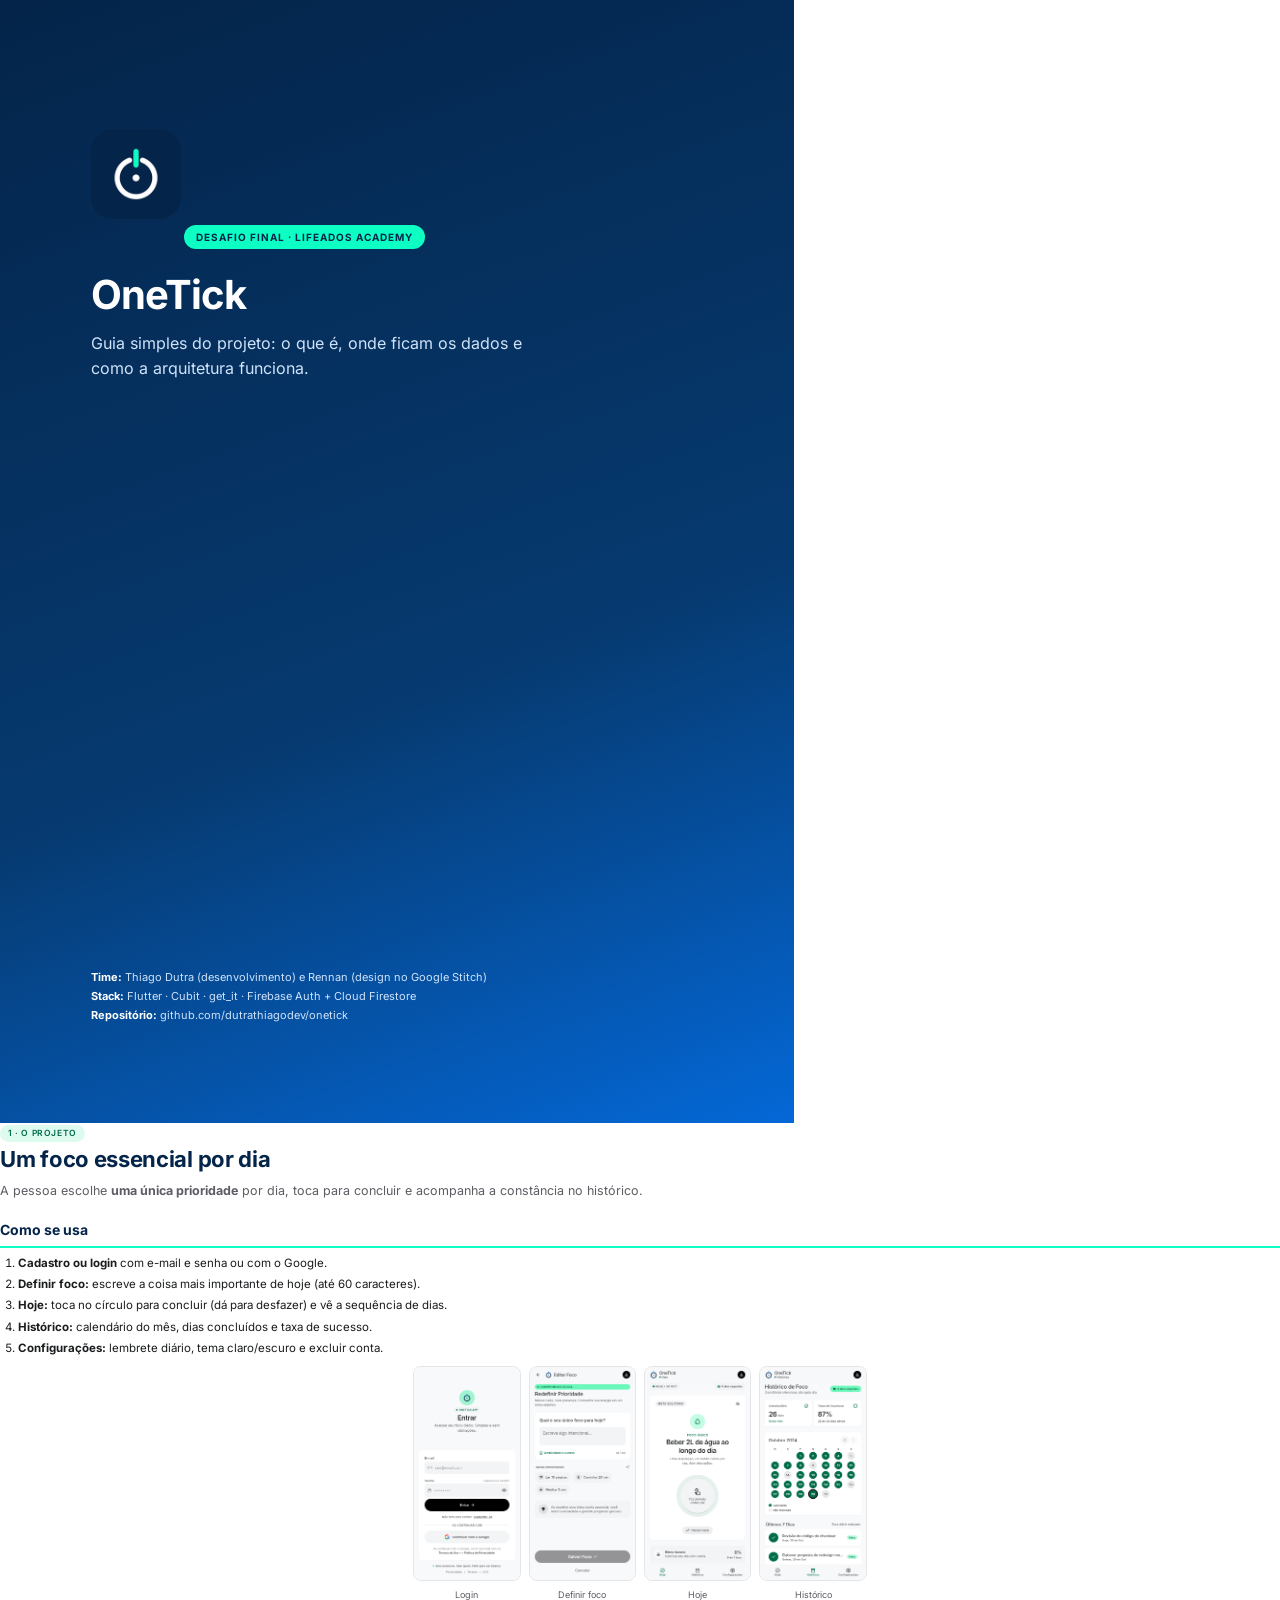
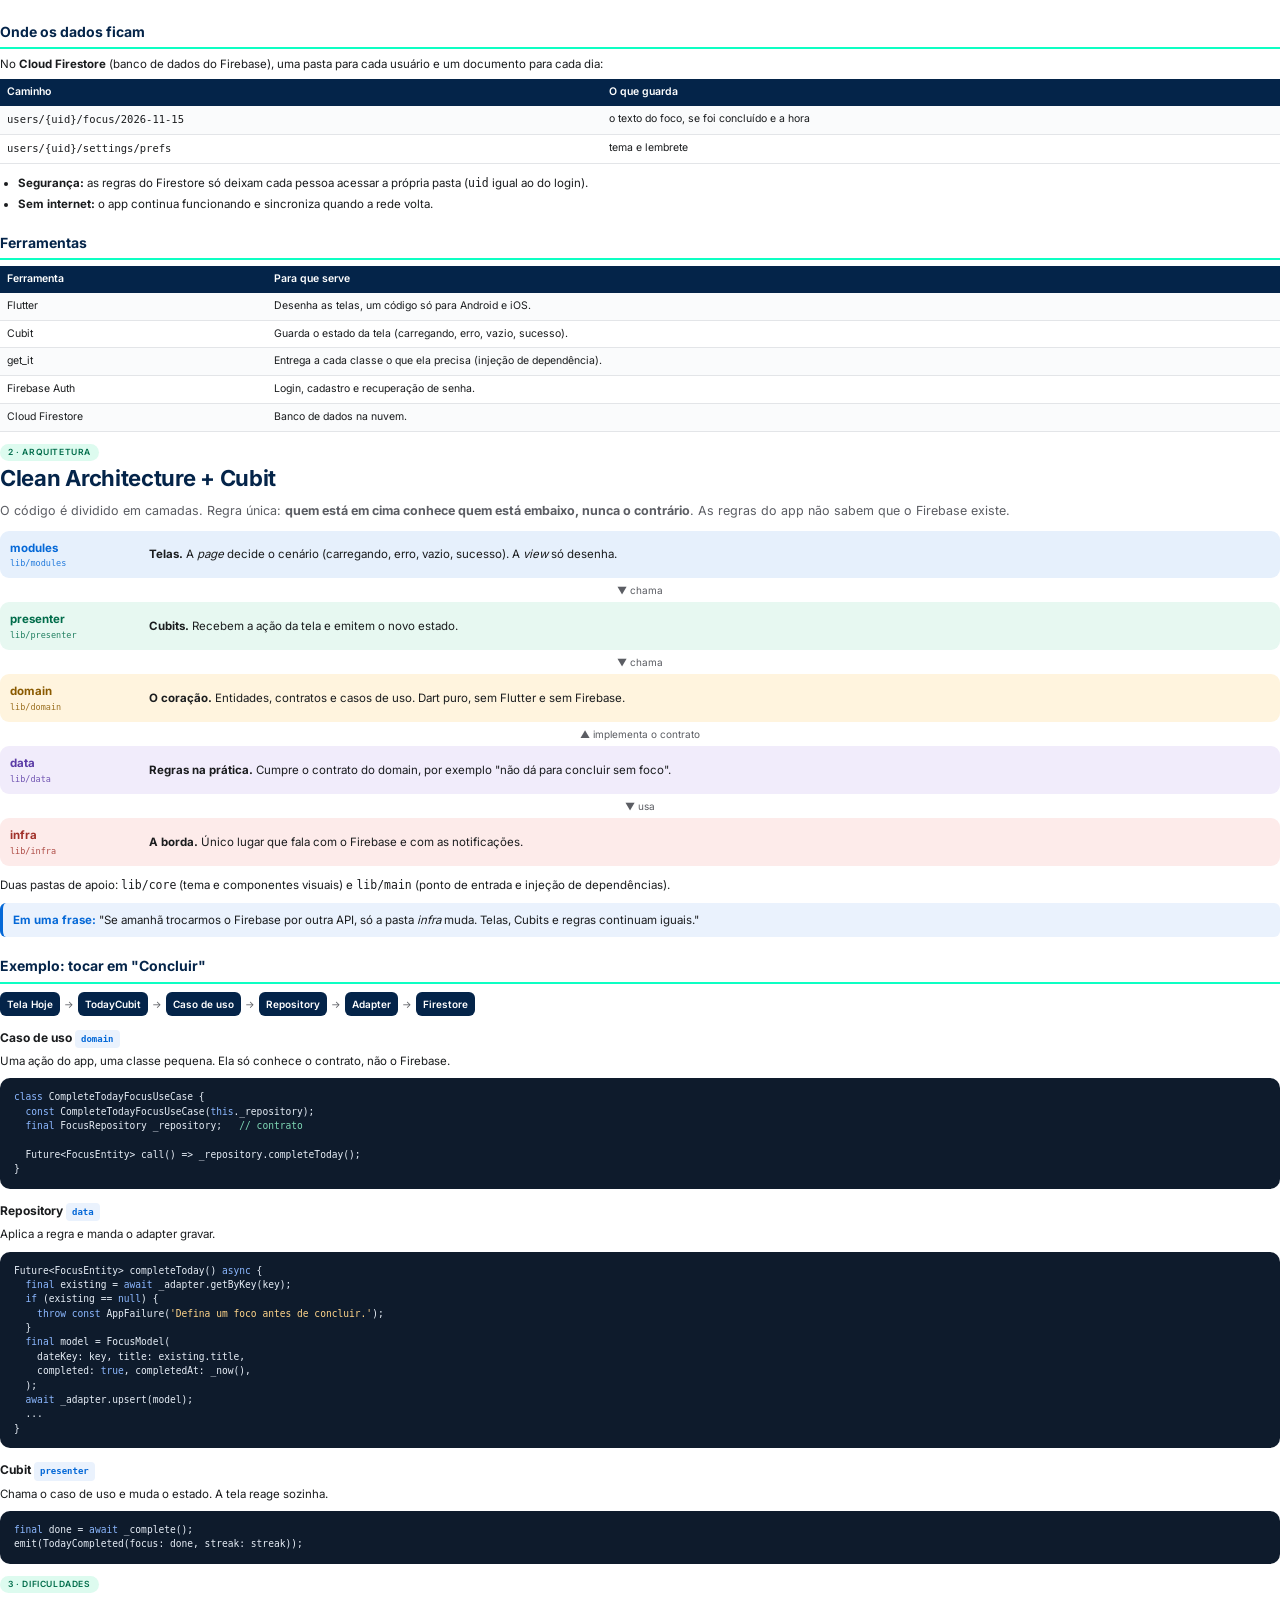
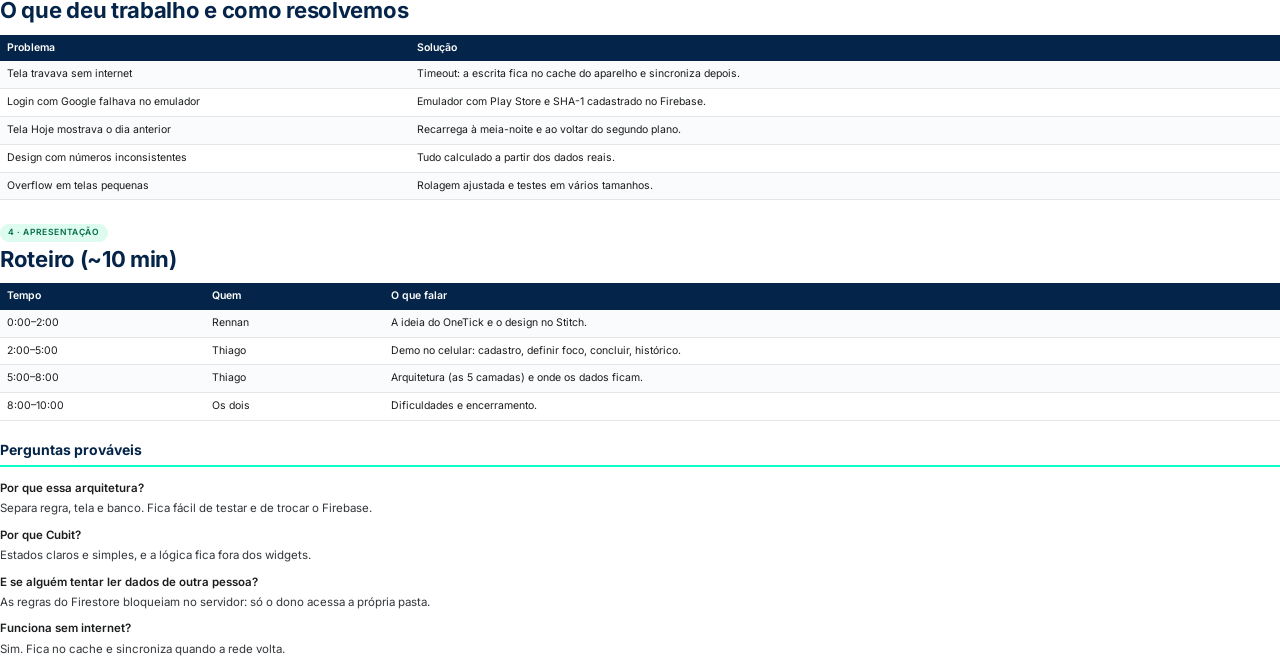
==== commit d9c5d77a: "docs(OT-0042): Trocar resíduos de outro projeto e corrigir trecho do guia" ====
--- a/docs/apresentacao/src/guia.html
+++ b/docs/apresentacao/src/guia.html
@@ -167,7 +167,11 @@
   <span class="k">if</span> (existing == <span class="k">null</span>) {
     <span class="k">throw const</span> AppFailure(<span class="s">'Defina um foco antes de concluir.'</span>);
   }
-  <span class="k">await</span> _adapter.upsert(existing.copyWith(completed: <span class="k">true</span>));
+  <span class="k">final</span> model = FocusModel(
+    dateKey: key, title: existing.title,
+    completed: <span class="k">true</span>, completedAt: _now(),
+  );
+  <span class="k">await</span> _adapter.upsert(model);
   ...
 }</pre>
 
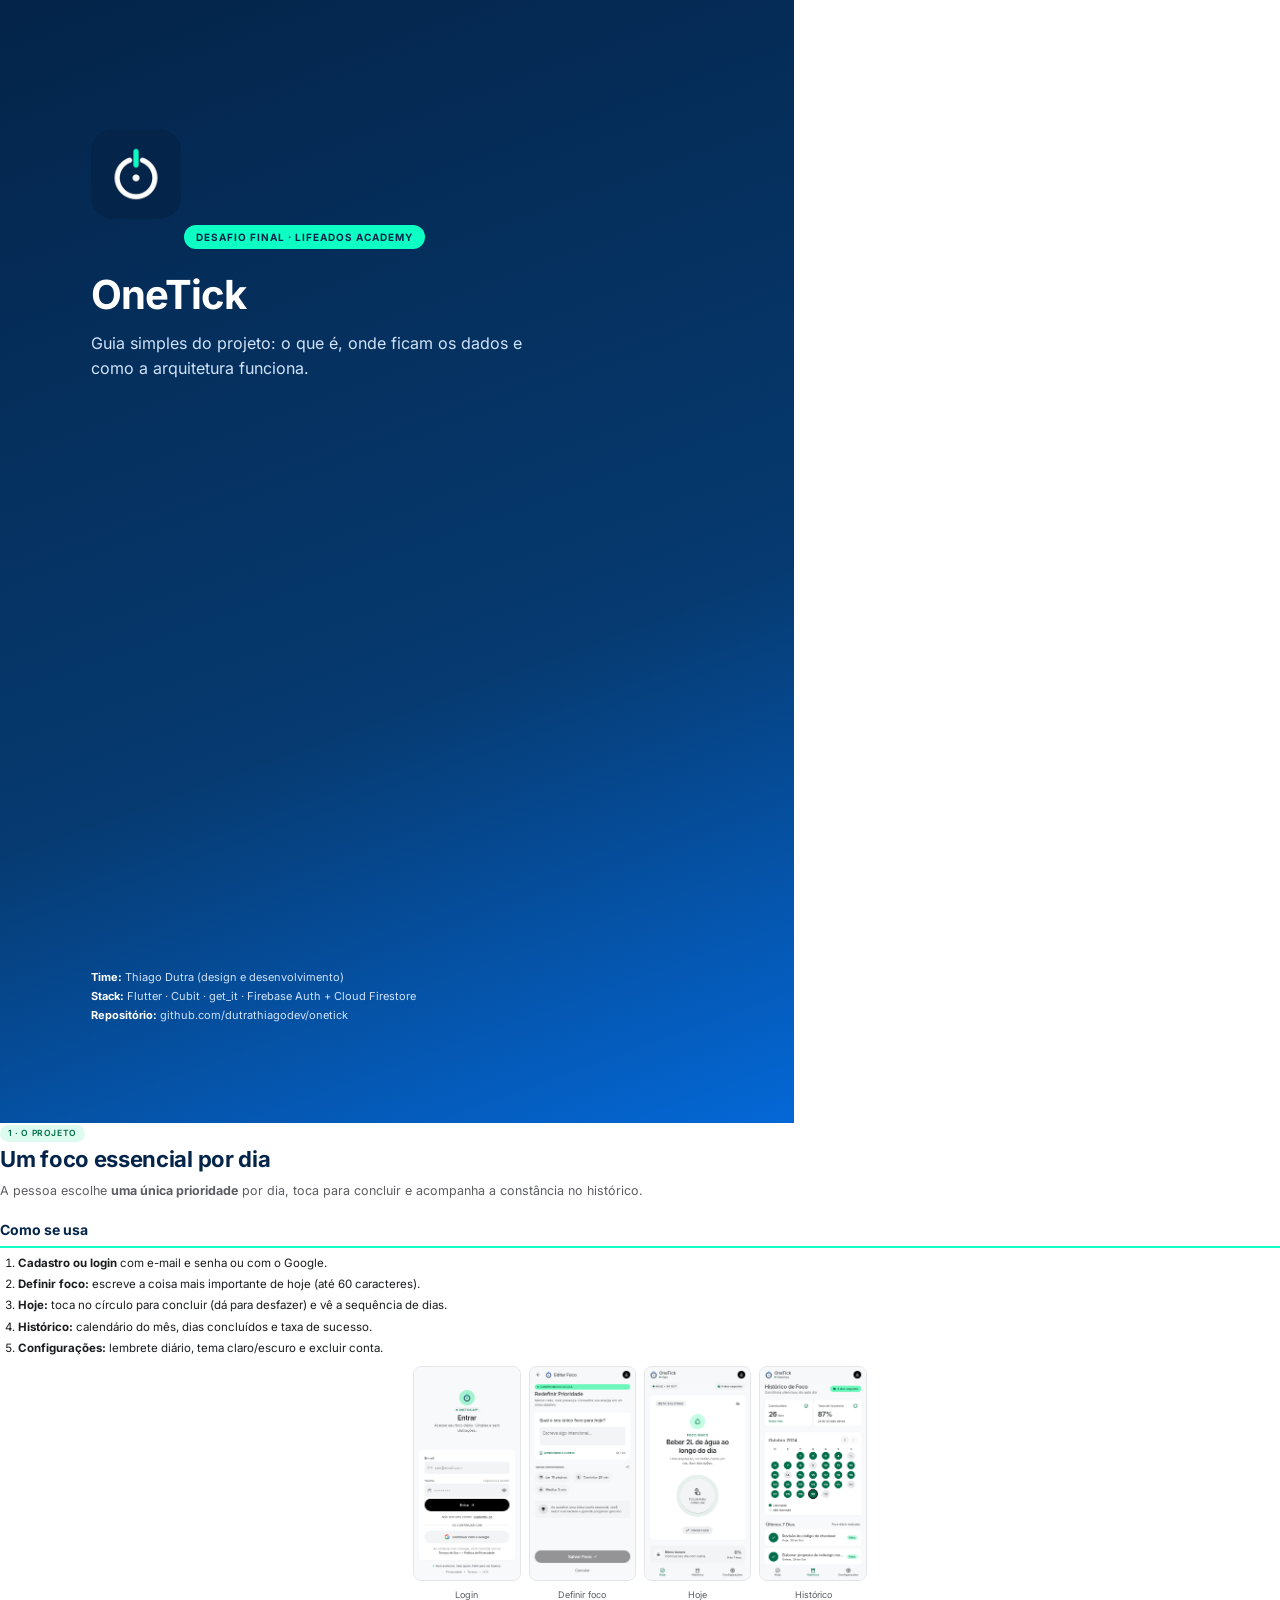
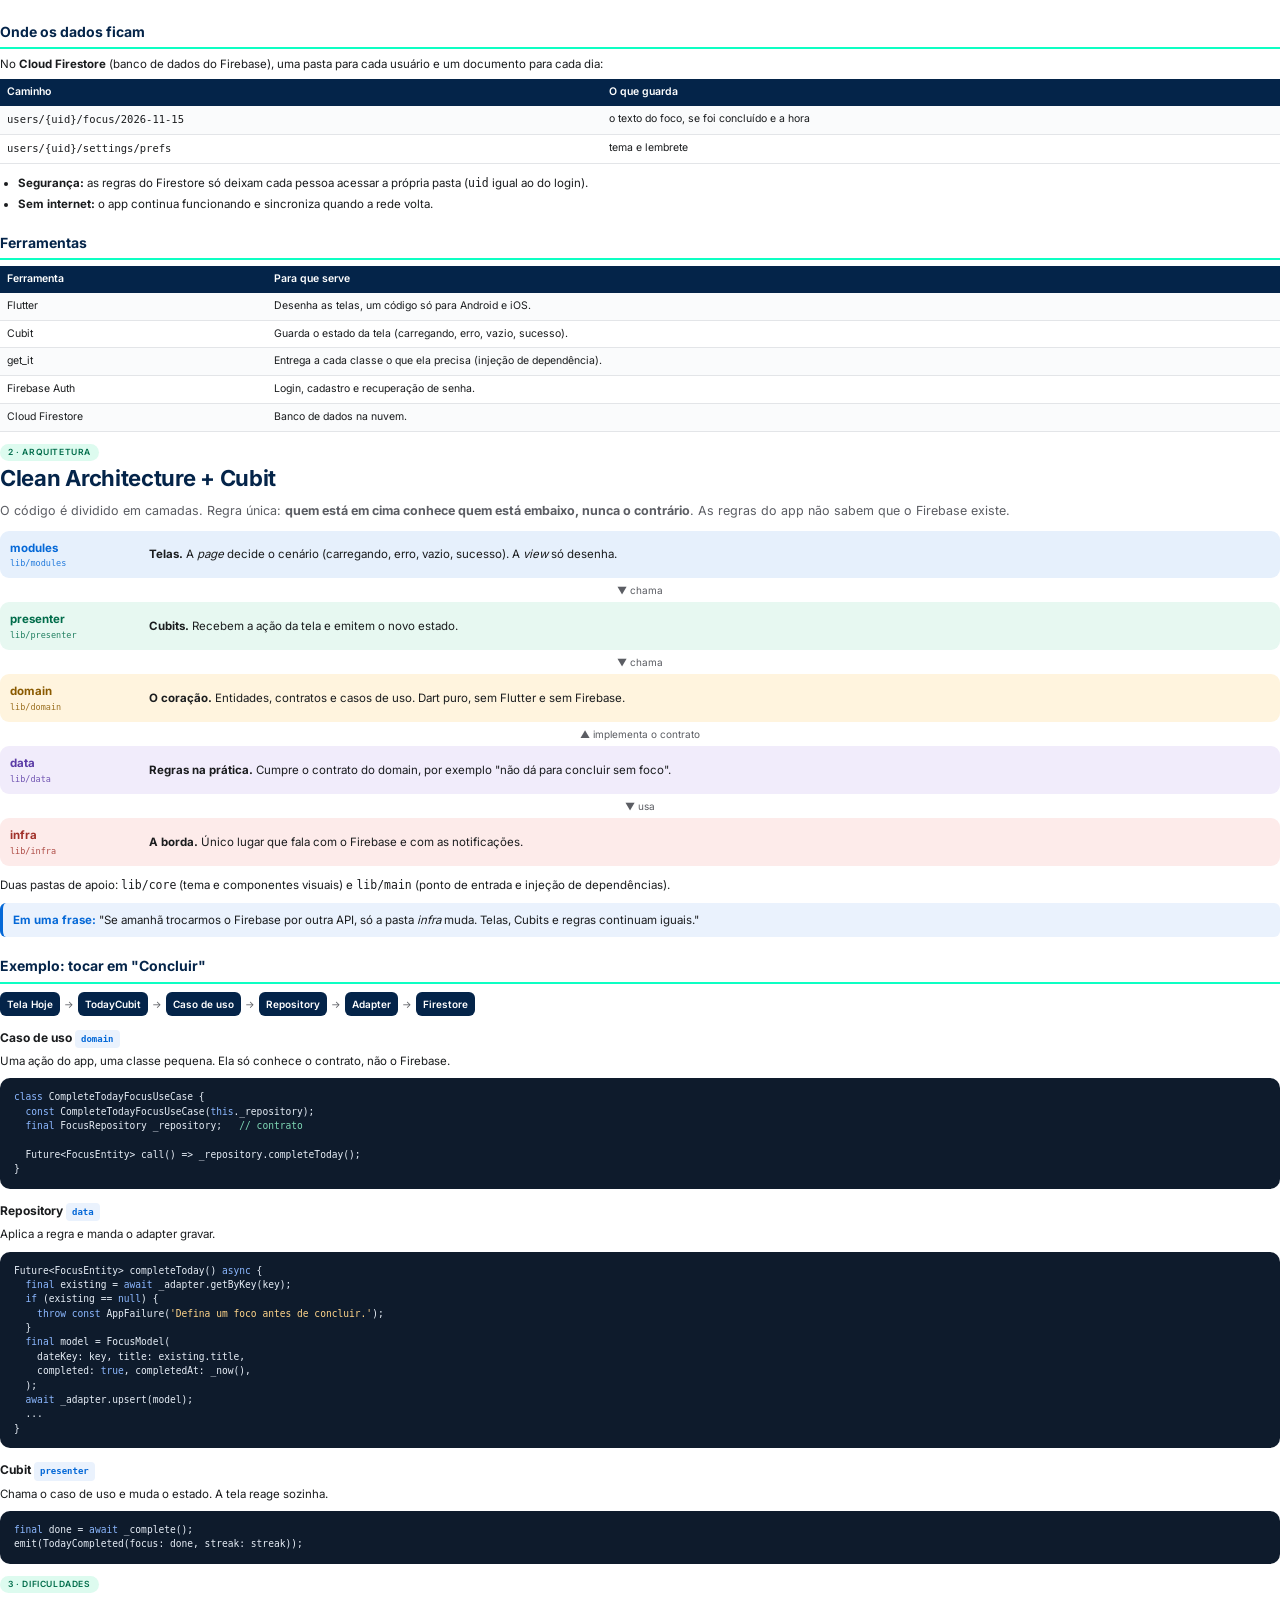
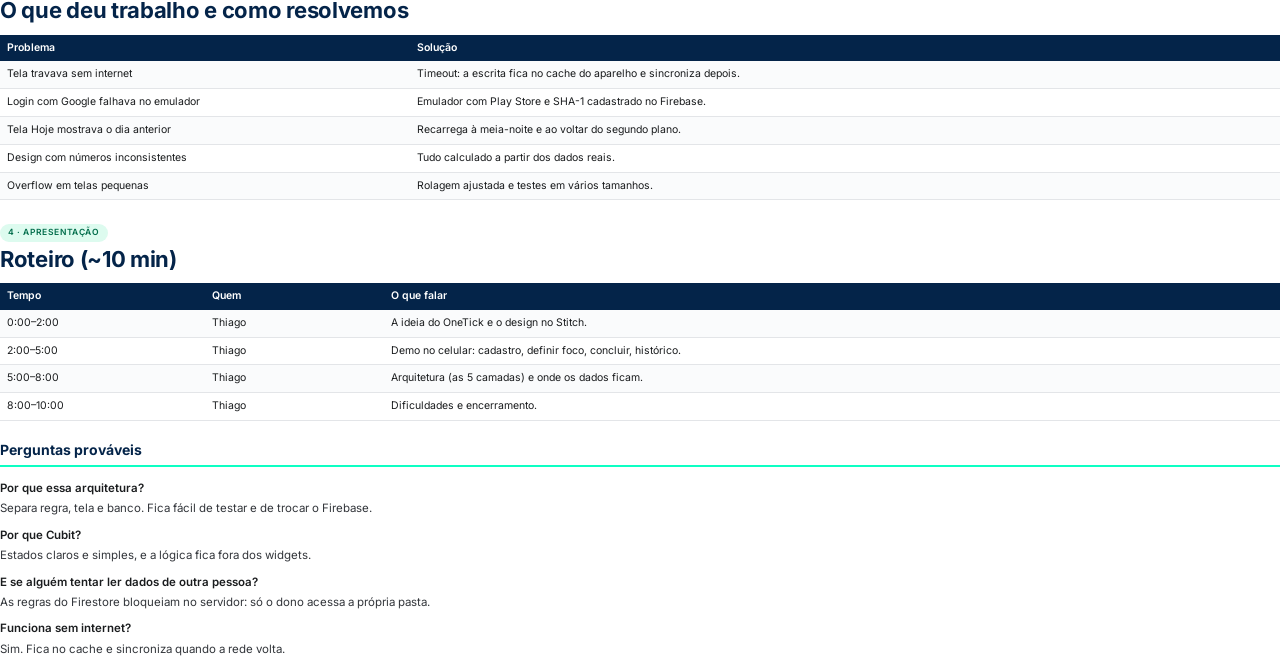
==== commit 1123065d: "feat(OT-0043): Componentes nativos no iOS, onboarding sem contador e ajustes de arquitetura - iOS: i" ====
--- a/docs/apresentacao/src/guia.html
+++ b/docs/apresentacao/src/guia.html
@@ -68,7 +68,7 @@
     <p class="sub">Guia simples do projeto: o que é, onde ficam os dados e como a arquitetura funciona.</p>
   </div>
   <div class="meta">
-    <b>Time:</b> Thiago Dutra (desenvolvimento) e Rennan (design no Google Stitch)<br>
+    <b>Time:</b> Thiago Dutra (design e desenvolvimento)<br>
     <b>Stack:</b> Flutter · Cubit · get_it · Firebase Auth + Cloud Firestore<br>
     <b>Repositório:</b> github.com/dutrathiagodev/onetick
   </div>
@@ -201,10 +201,10 @@
 <h1>Roteiro (~10 min)</h1>
 <table>
   <tr><th style="width:16%">Tempo</th><th style="width:14%">Quem</th><th>O que falar</th></tr>
-  <tr><td>0:00–2:00</td><td>Rennan</td><td>A ideia do OneTick e o design no Stitch.</td></tr>
+  <tr><td>0:00–2:00</td><td>Thiago</td><td>A ideia do OneTick e o design no Stitch.</td></tr>
   <tr><td>2:00–5:00</td><td>Thiago</td><td>Demo no celular: cadastro, definir foco, concluir, histórico.</td></tr>
   <tr><td>5:00–8:00</td><td>Thiago</td><td>Arquitetura (as 5 camadas) e onde os dados ficam.</td></tr>
-  <tr><td>8:00–10:00</td><td>Os dois</td><td>Dificuldades e encerramento.</td></tr>
+  <tr><td>8:00–10:00</td><td>Thiago</td><td>Dificuldades e encerramento.</td></tr>
 </table>
 
 <h2>Perguntas prováveis</h2>
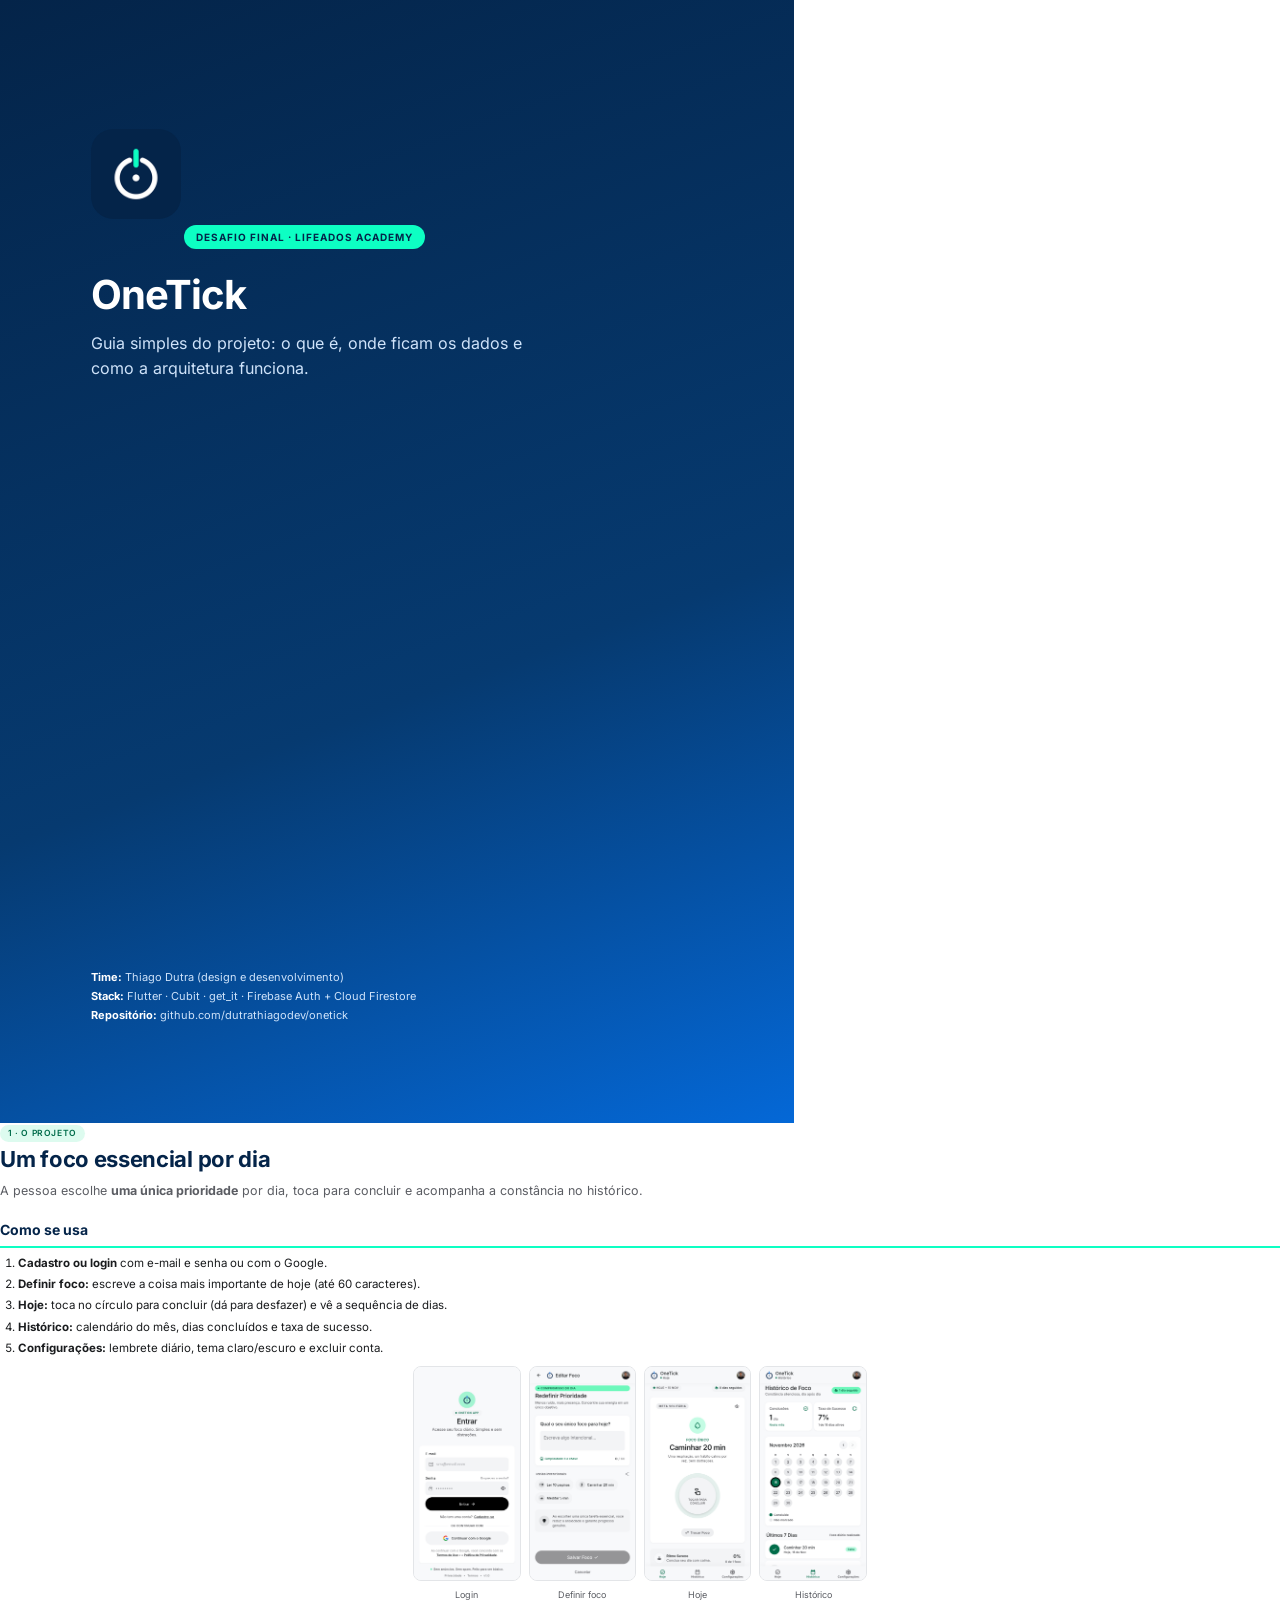
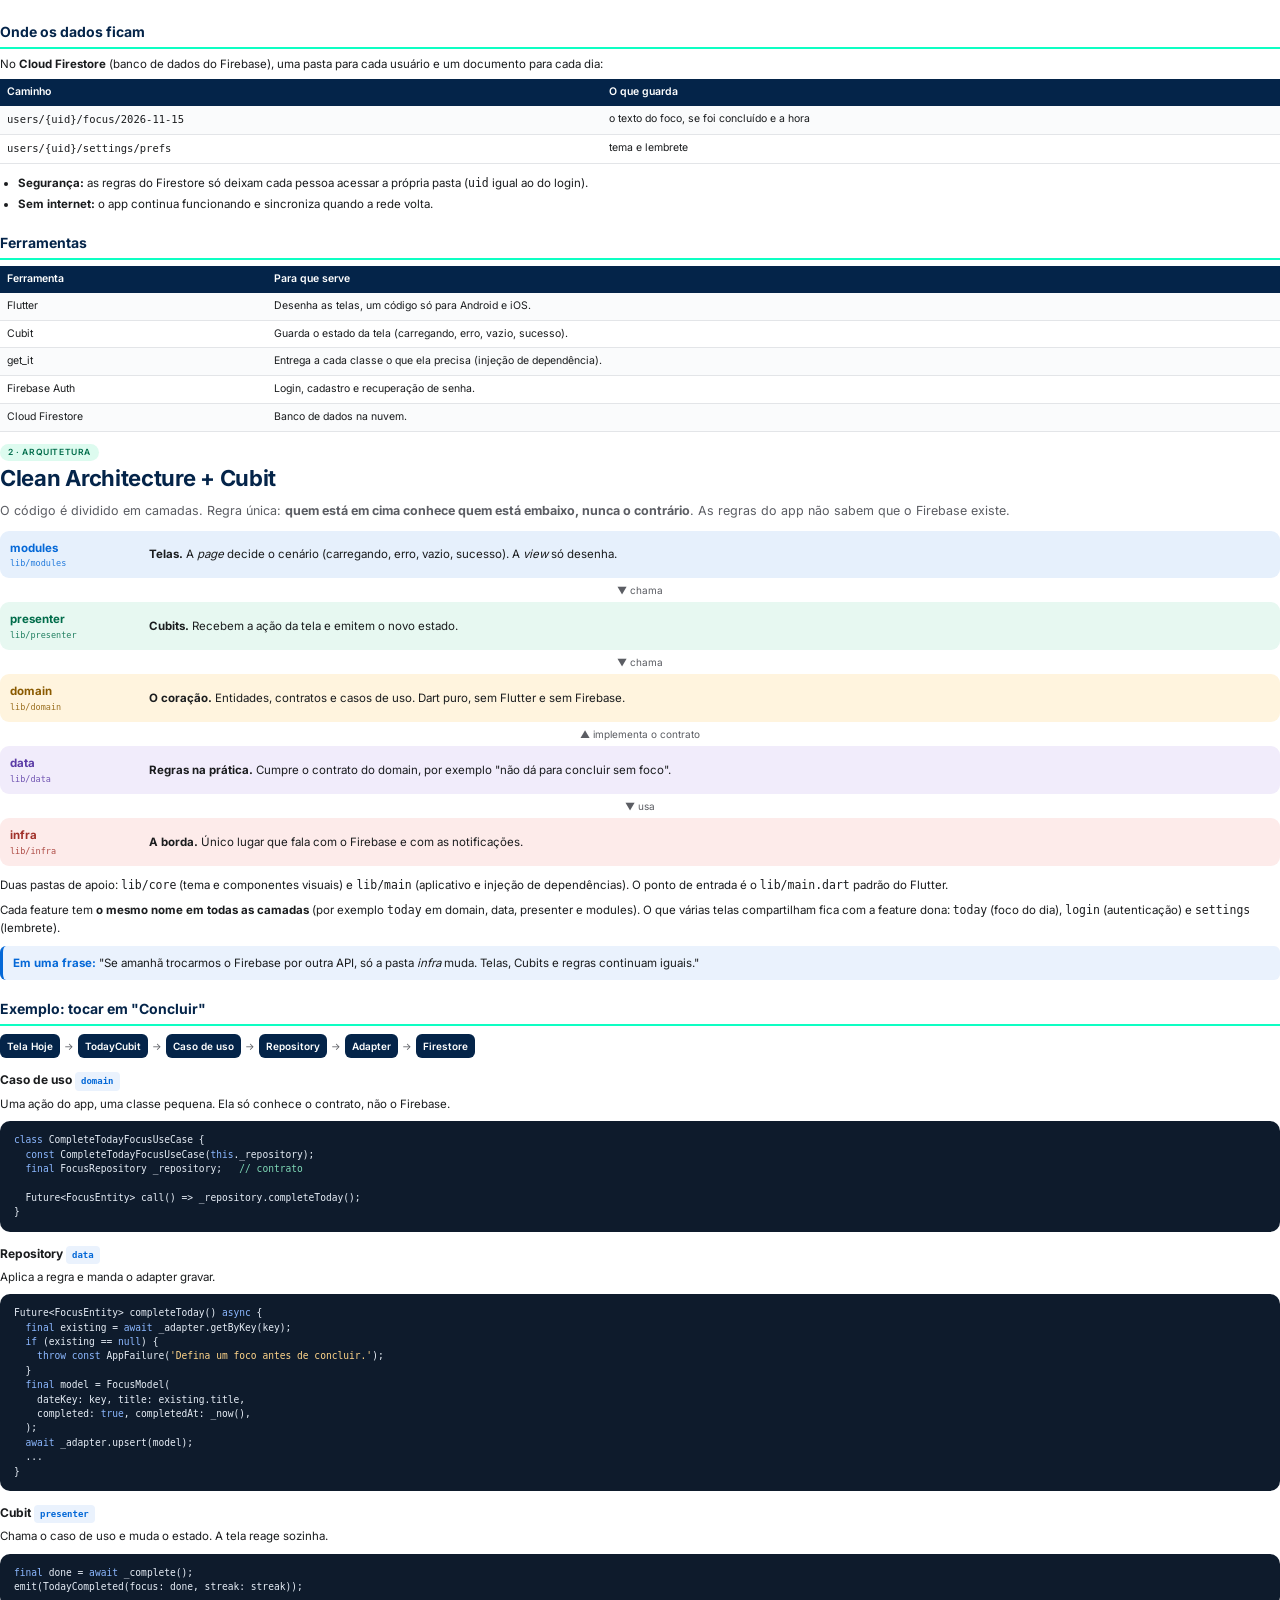
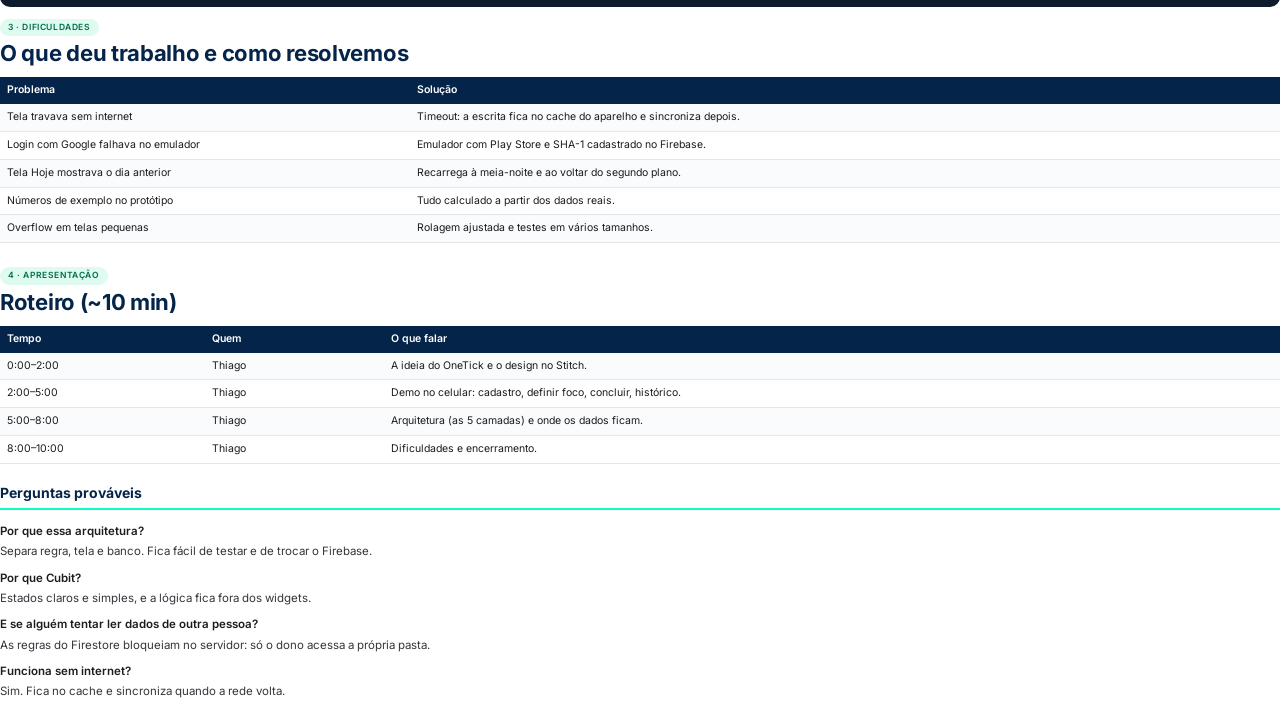
==== commit 0b399ece: "docs(OT-0046): Regerar PDFs da apresentação com prints do emulador e nota de nomes por feature" ====
--- a/docs/apresentacao/src/guia.html
+++ b/docs/apresentacao/src/guia.html
@@ -62,7 +62,7 @@
 <!-- CAPA -->
 <div class="cover">
   <div>
-    <img class="logo" src="../../images/icone.png" alt="">
+    <img class="logo" src="../../../.github/images/icone.png" alt="">
     <div class="pill">DESAFIO FINAL · LIFEADOS ACADEMY</div>
     <h1>OneTick</h1>
     <p class="sub">Guia simples do projeto: o que é, onde ficam os dados e como a arquitetura funciona.</p>
@@ -90,10 +90,10 @@
 </ol>
 
 <div class="screens">
-  <figure><img src="../../../test/goldens/login.png"><figcaption>Login</figcaption></figure>
-  <figure><img src="../../../test/goldens/define_focus.png"><figcaption>Definir foco</figcaption></figure>
-  <figure><img src="../../../test/goldens/today_pending.png"><figcaption>Hoje</figcaption></figure>
-  <figure><img src="../../../test/goldens/history.png"><figcaption>Histórico</figcaption></figure>
+  <figure><img src="../../../.github/images/emulador/05_login.png"><figcaption>Login</figcaption></figure>
+  <figure><img src="../../../.github/images/emulador/06_define.png"><figcaption>Definir foco</figcaption></figure>
+  <figure><img src="../../../.github/images/emulador/07_hoje.png"><figcaption>Hoje</figcaption></figure>
+  <figure><img src="../../../.github/images/emulador/09_historico.png"><figcaption>Histórico</figcaption></figure>
 </div>
 
 <h2>Onde os dados ficam</h2>
@@ -137,7 +137,9 @@
   <div class="layer l5"><div class="name">infra<small>lib/infra</small></div><div><b>A borda.</b> Único lugar que fala com o Firebase e com as notificações.</div></div>
 </div>
 
-<p>Duas pastas de apoio: <code>lib/core</code> (tema e componentes visuais) e <code>lib/main</code> (ponto de entrada e injeção de dependências).</p>
+<p>Duas pastas de apoio: <code>lib/core</code> (tema e componentes visuais) e <code>lib/main</code> (aplicativo e injeção de dependências). O ponto de entrada é o <code>lib/main.dart</code> padrão do Flutter.</p>
+
+<p>Cada feature tem <b>o mesmo nome em todas as camadas</b> (por exemplo <code>today</code> em domain, data, presenter e modules). O que várias telas compartilham fica com a feature dona: <code>today</code> (foco do dia), <code>login</code> (autenticação) e <code>settings</code> (lembrete).</p>
 
 <div class="tip"><b>Em uma frase:</b> "Se amanhã trocarmos o Firebase por outra API, só a pasta <i>infra</i> muda. Telas, Cubits e regras continuam iguais."</div>
 
@@ -190,7 +192,7 @@
   <tr><td>Tela travava sem internet</td><td>Timeout: a escrita fica no cache do aparelho e sincroniza depois.</td></tr>
   <tr><td>Login com Google falhava no emulador</td><td>Emulador com Play Store e SHA-1 cadastrado no Firebase.</td></tr>
   <tr><td>Tela Hoje mostrava o dia anterior</td><td>Recarrega à meia-noite e ao voltar do segundo plano.</td></tr>
-  <tr><td>Design com números inconsistentes</td><td>Tudo calculado a partir dos dados reais.</td></tr>
+  <tr><td>Números de exemplo no protótipo</td><td>Tudo calculado a partir dos dados reais.</td></tr>
   <tr><td>Overflow em telas pequenas</td><td>Rolagem ajustada e testes em vários tamanhos.</td></tr>
 </table>
 </div>
